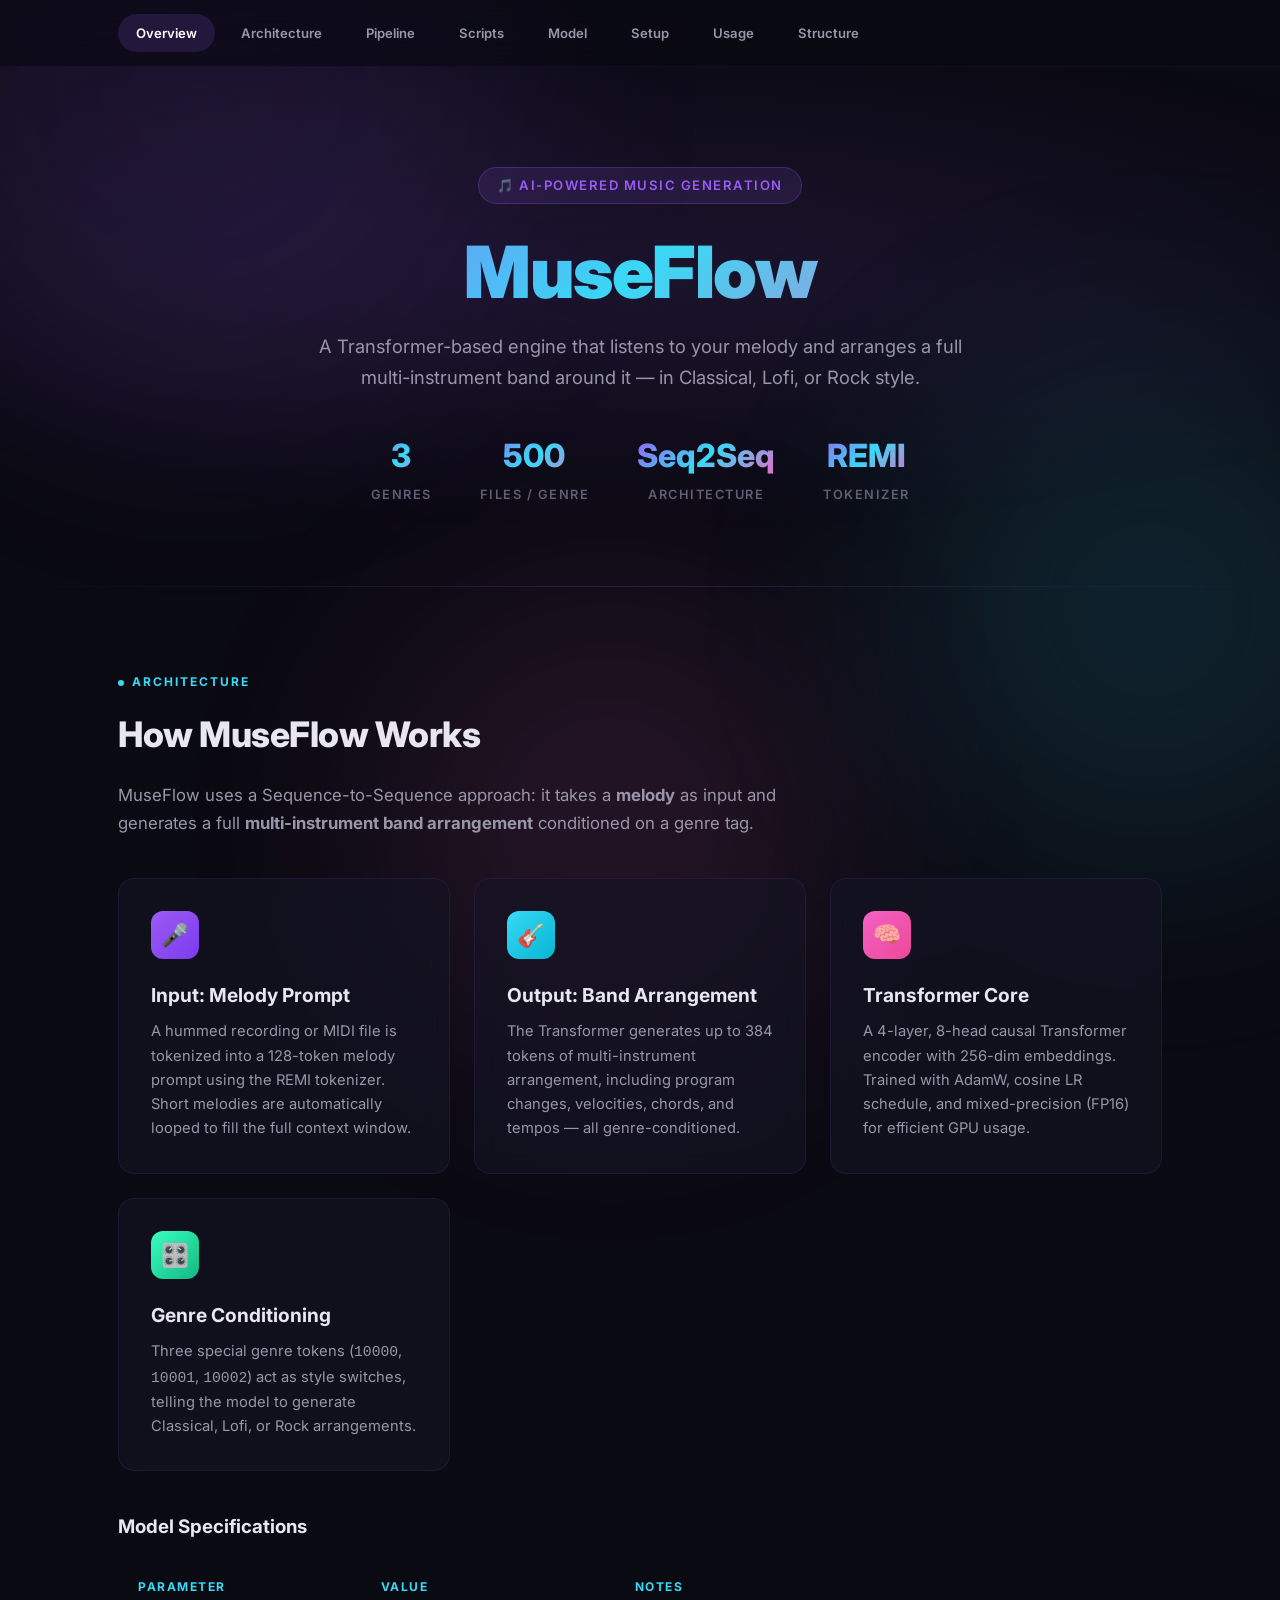
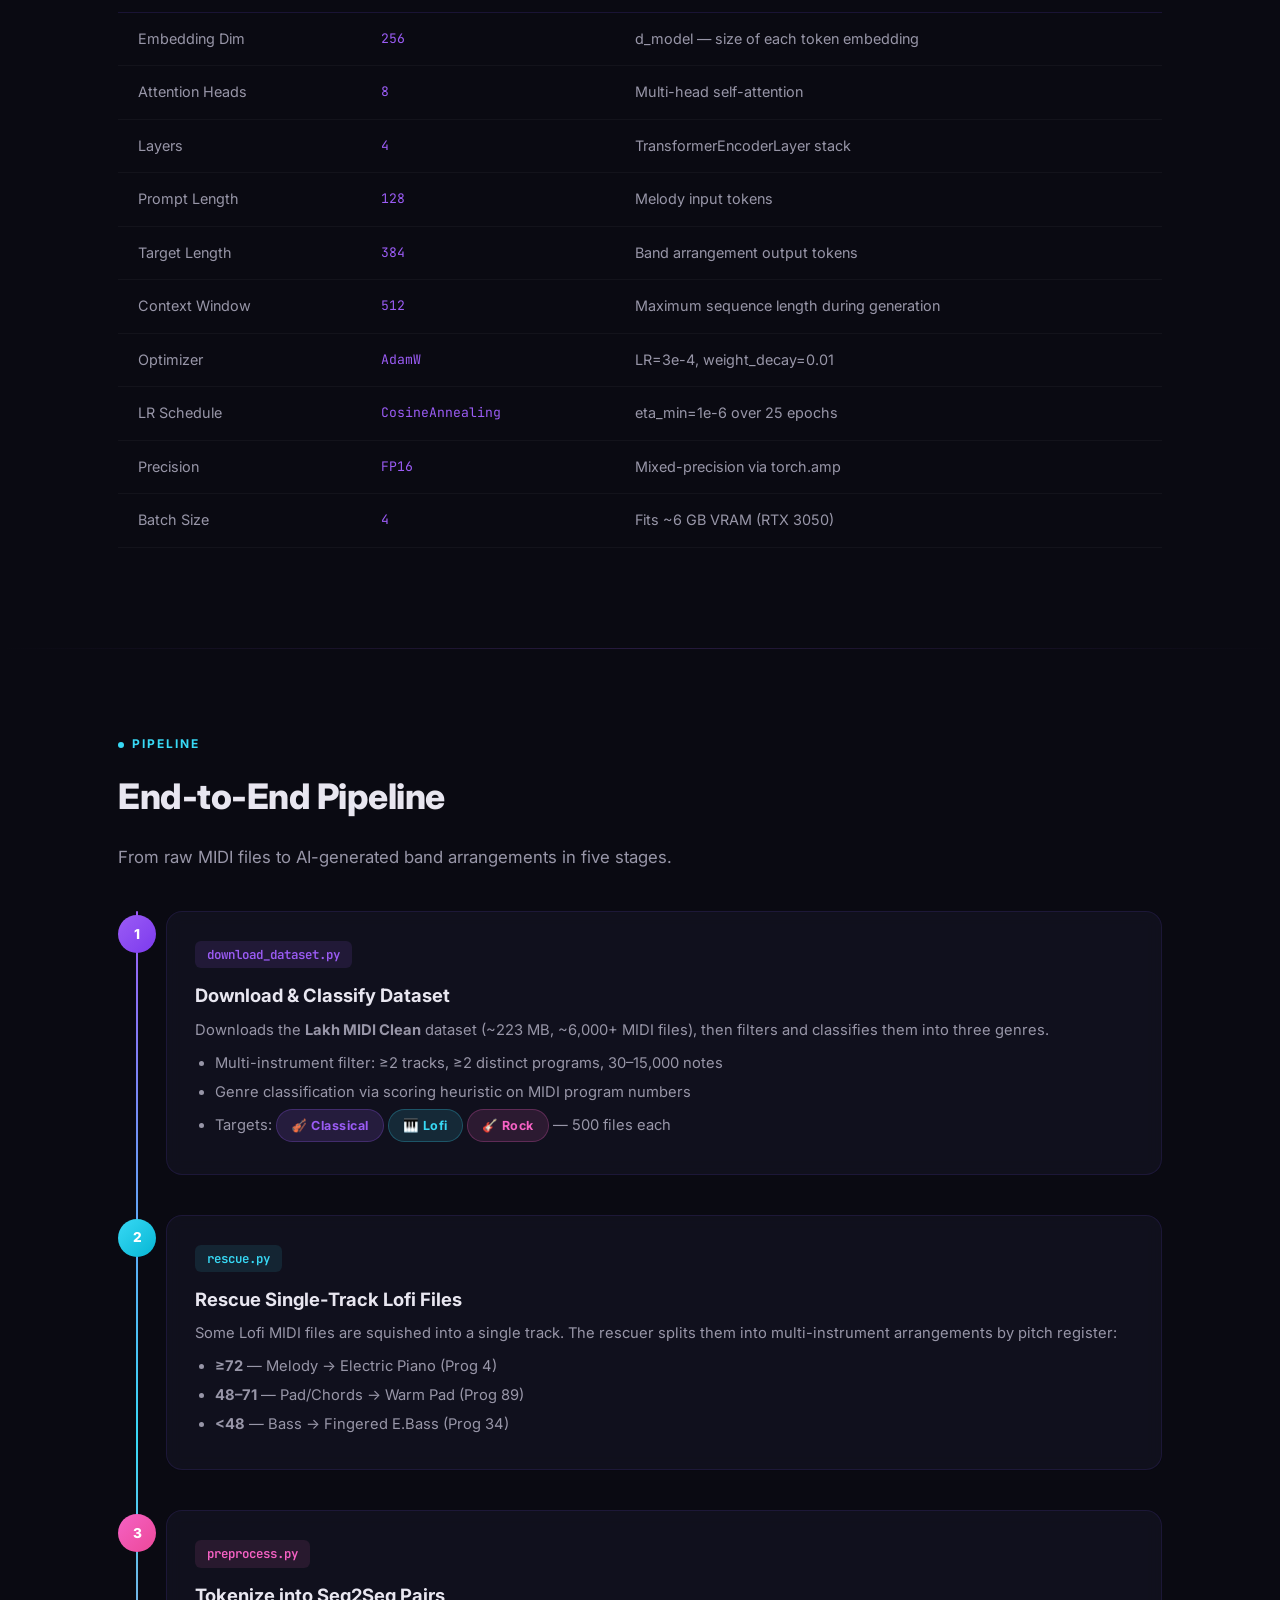
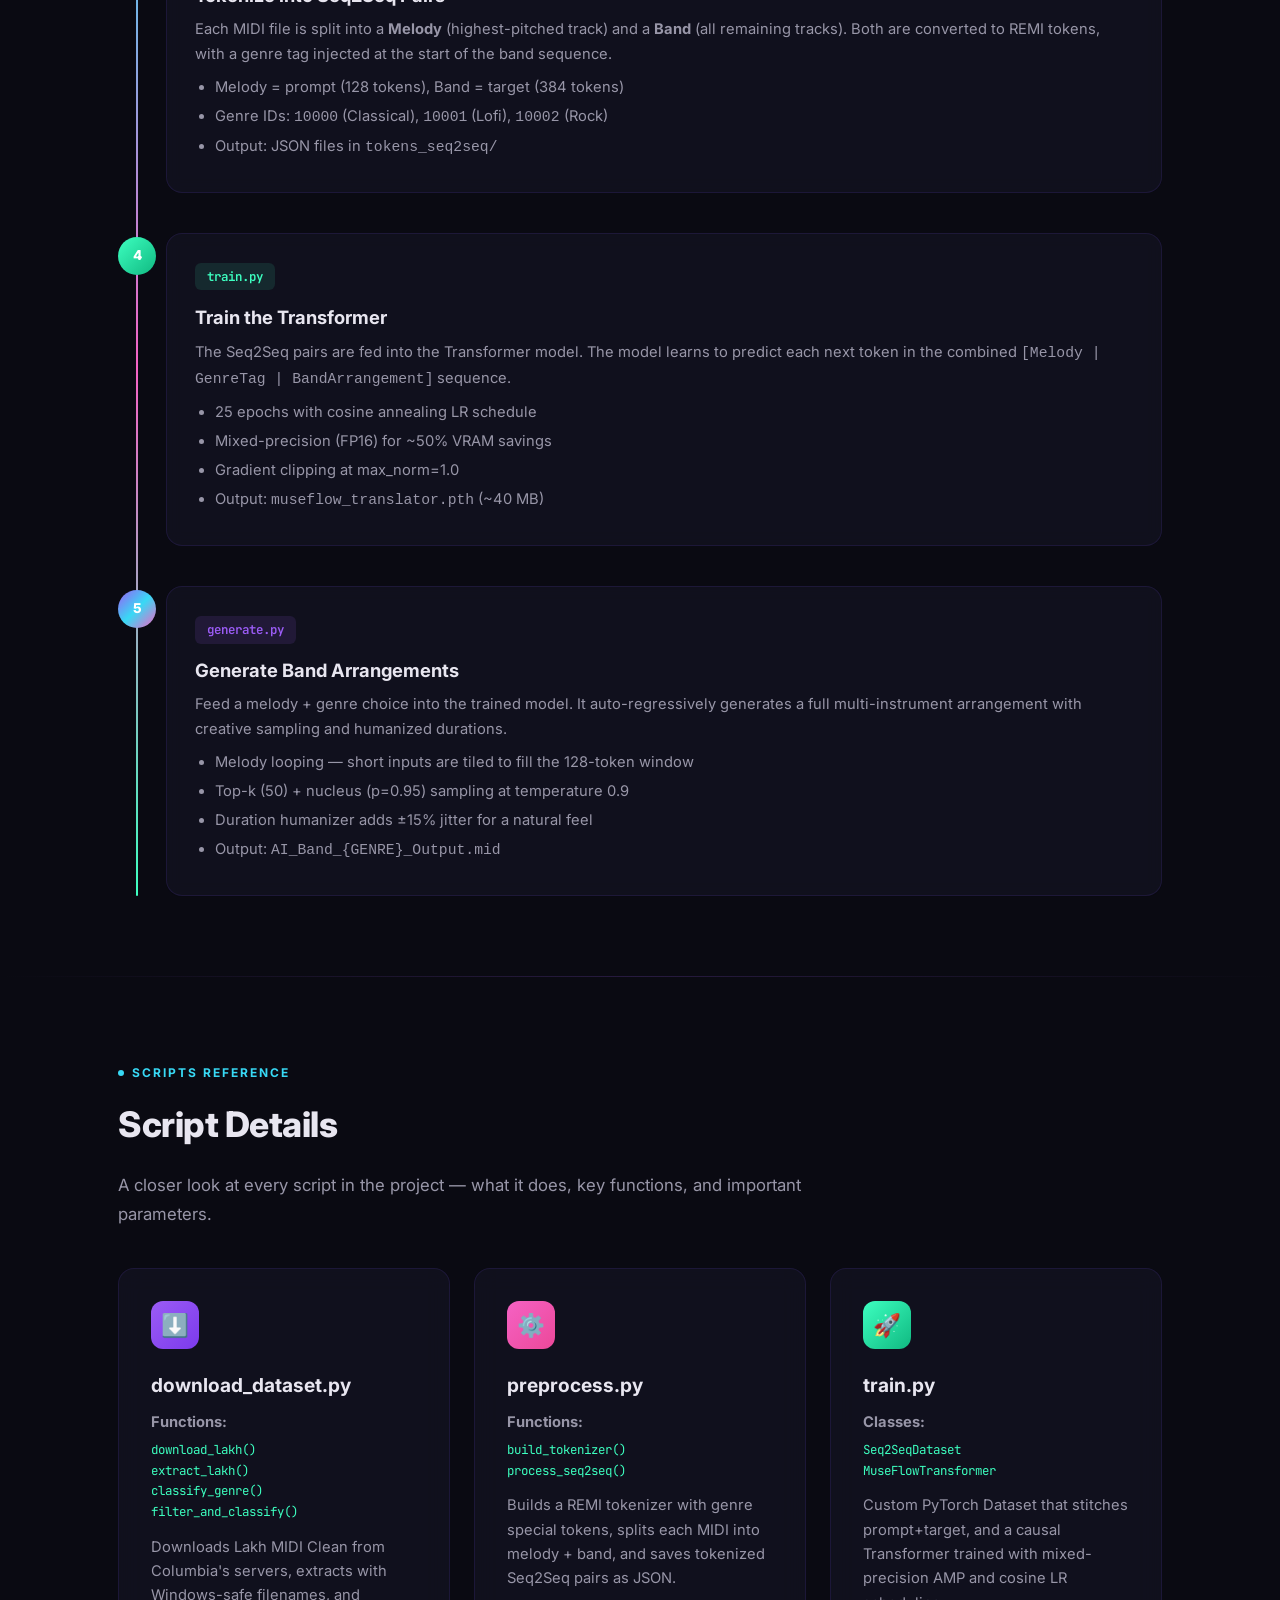
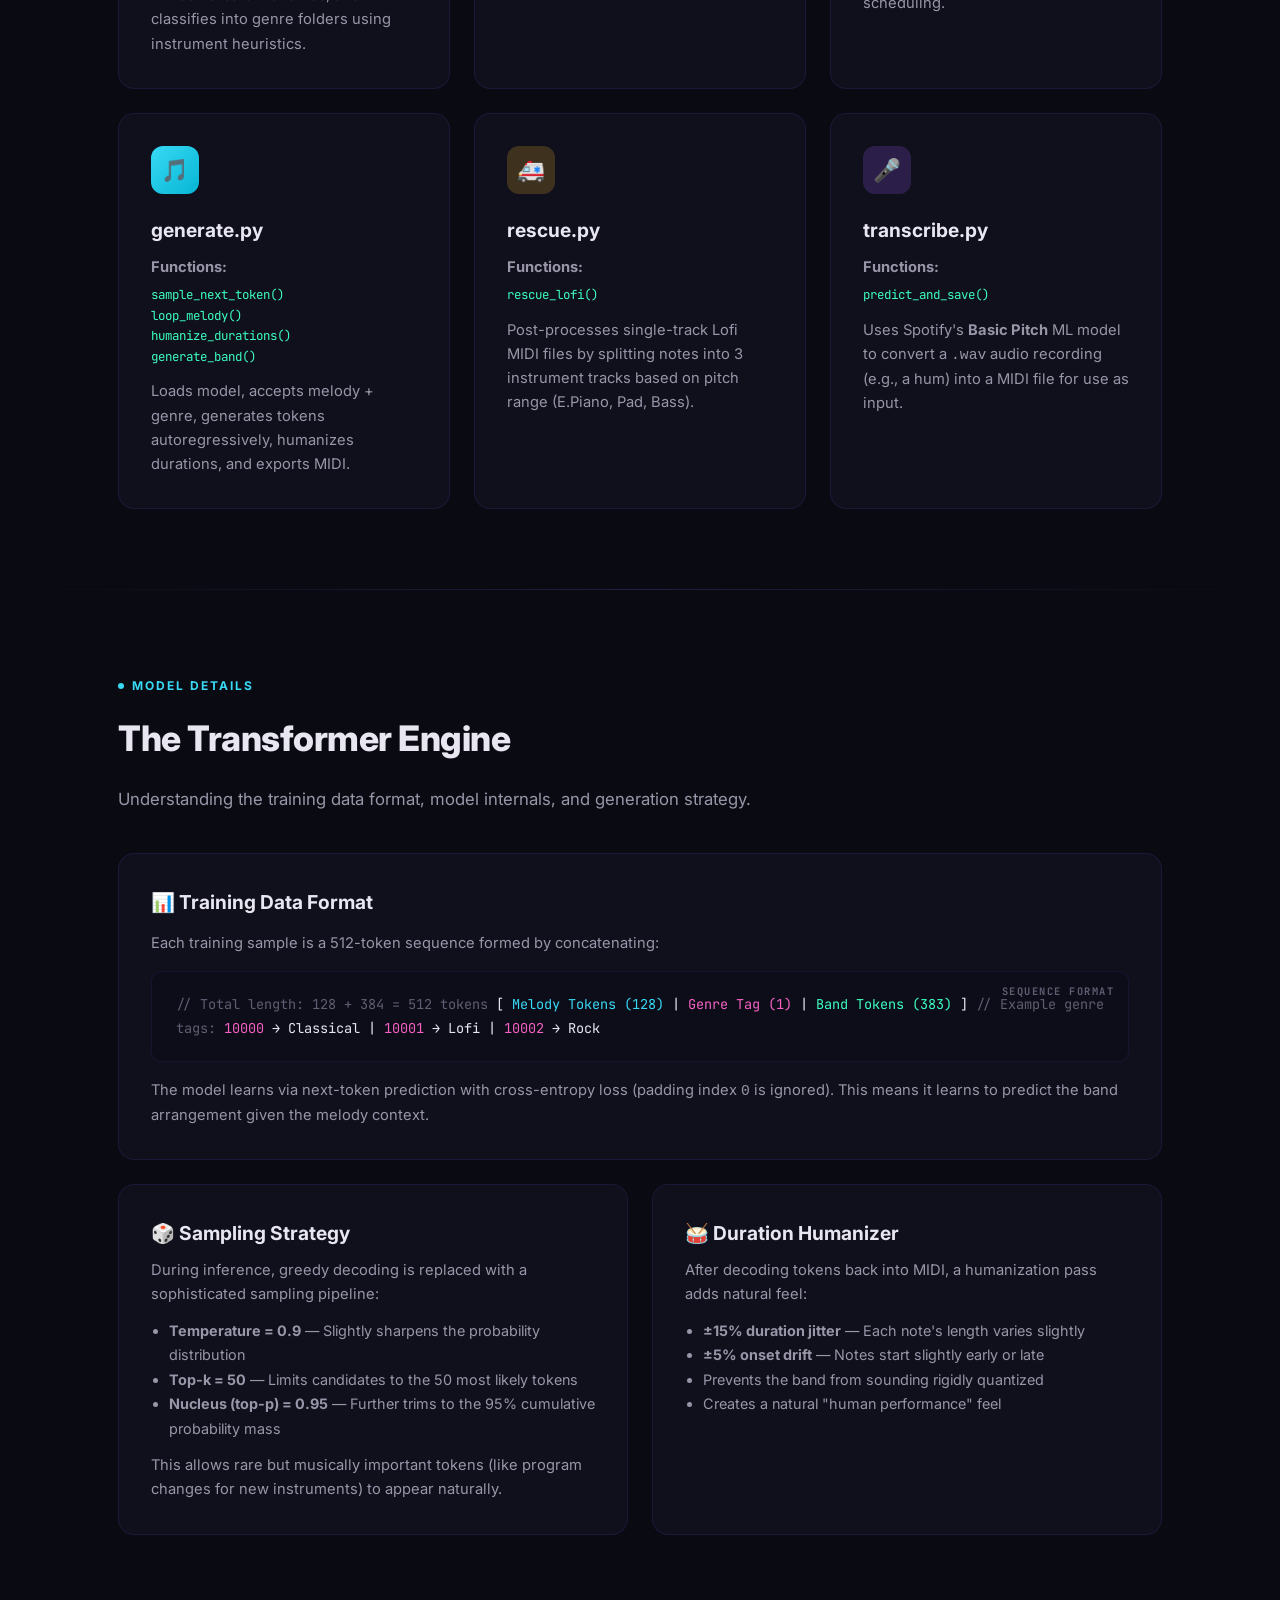
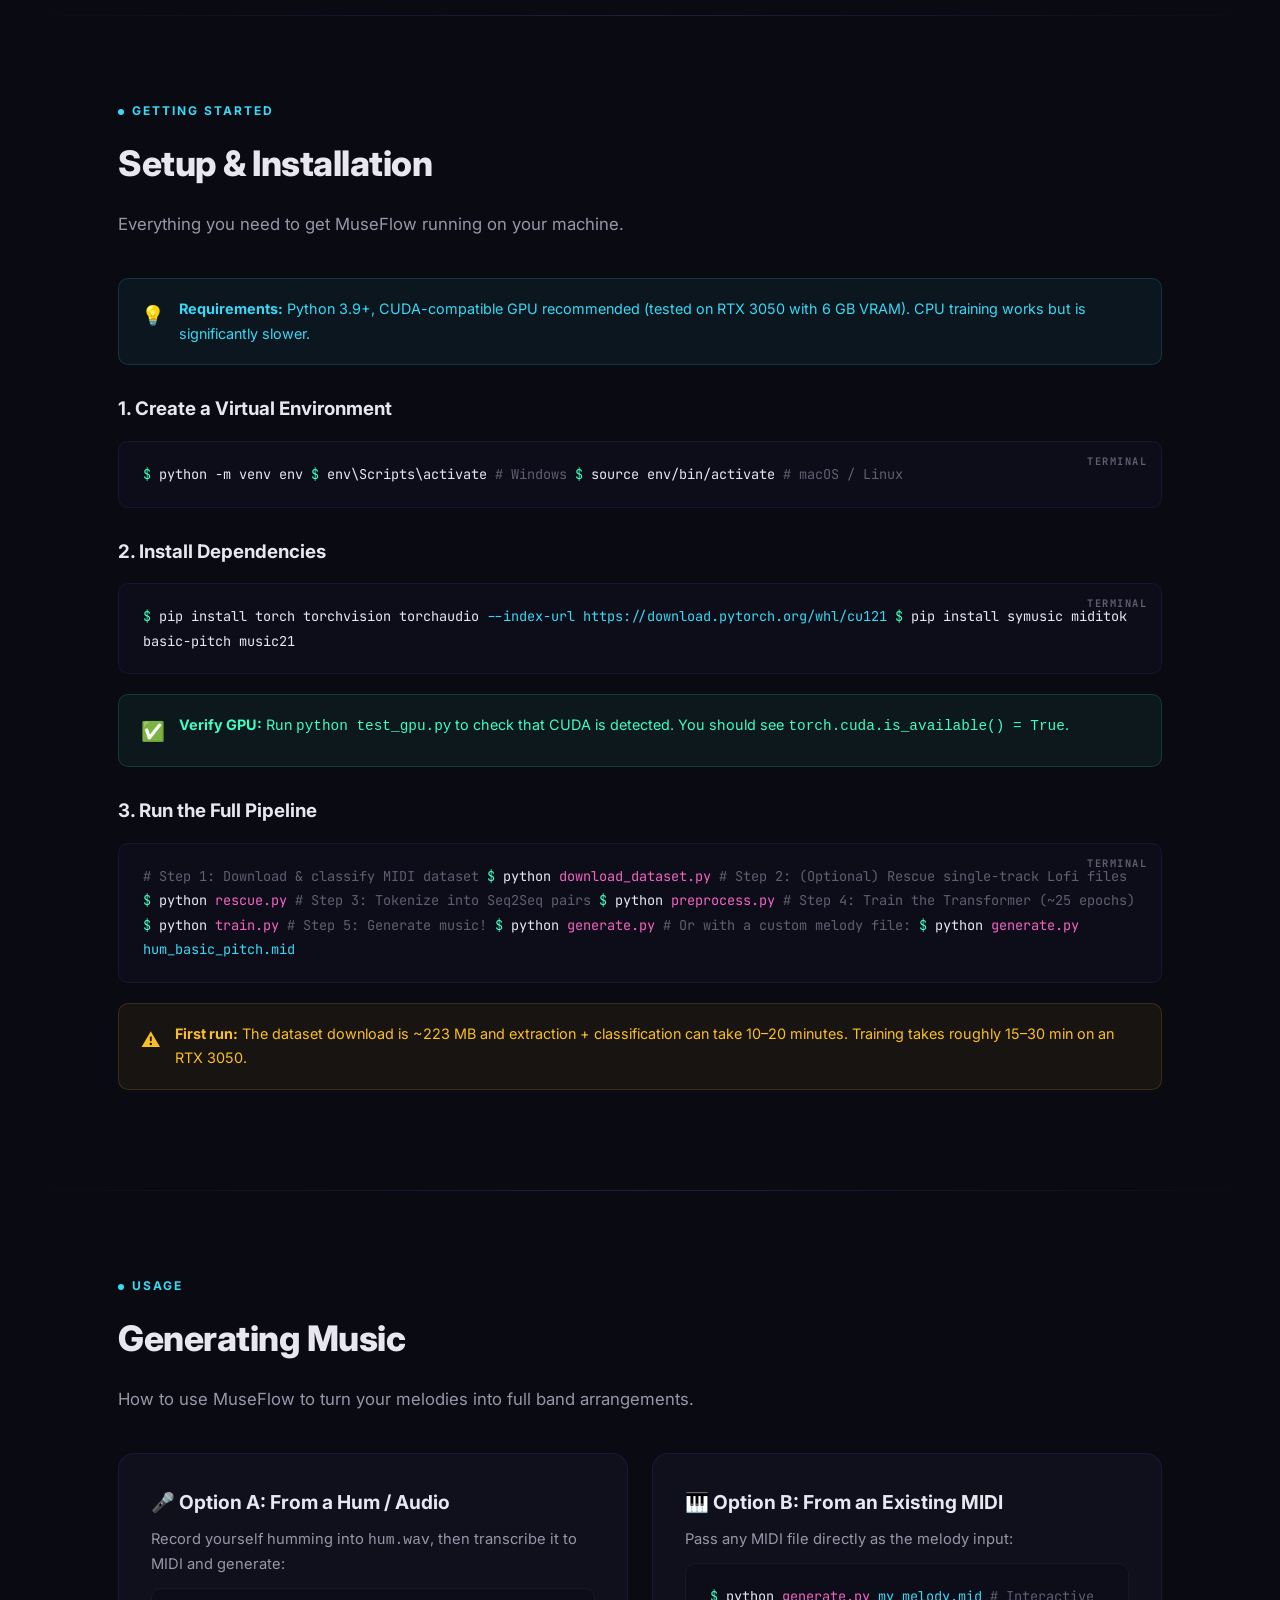
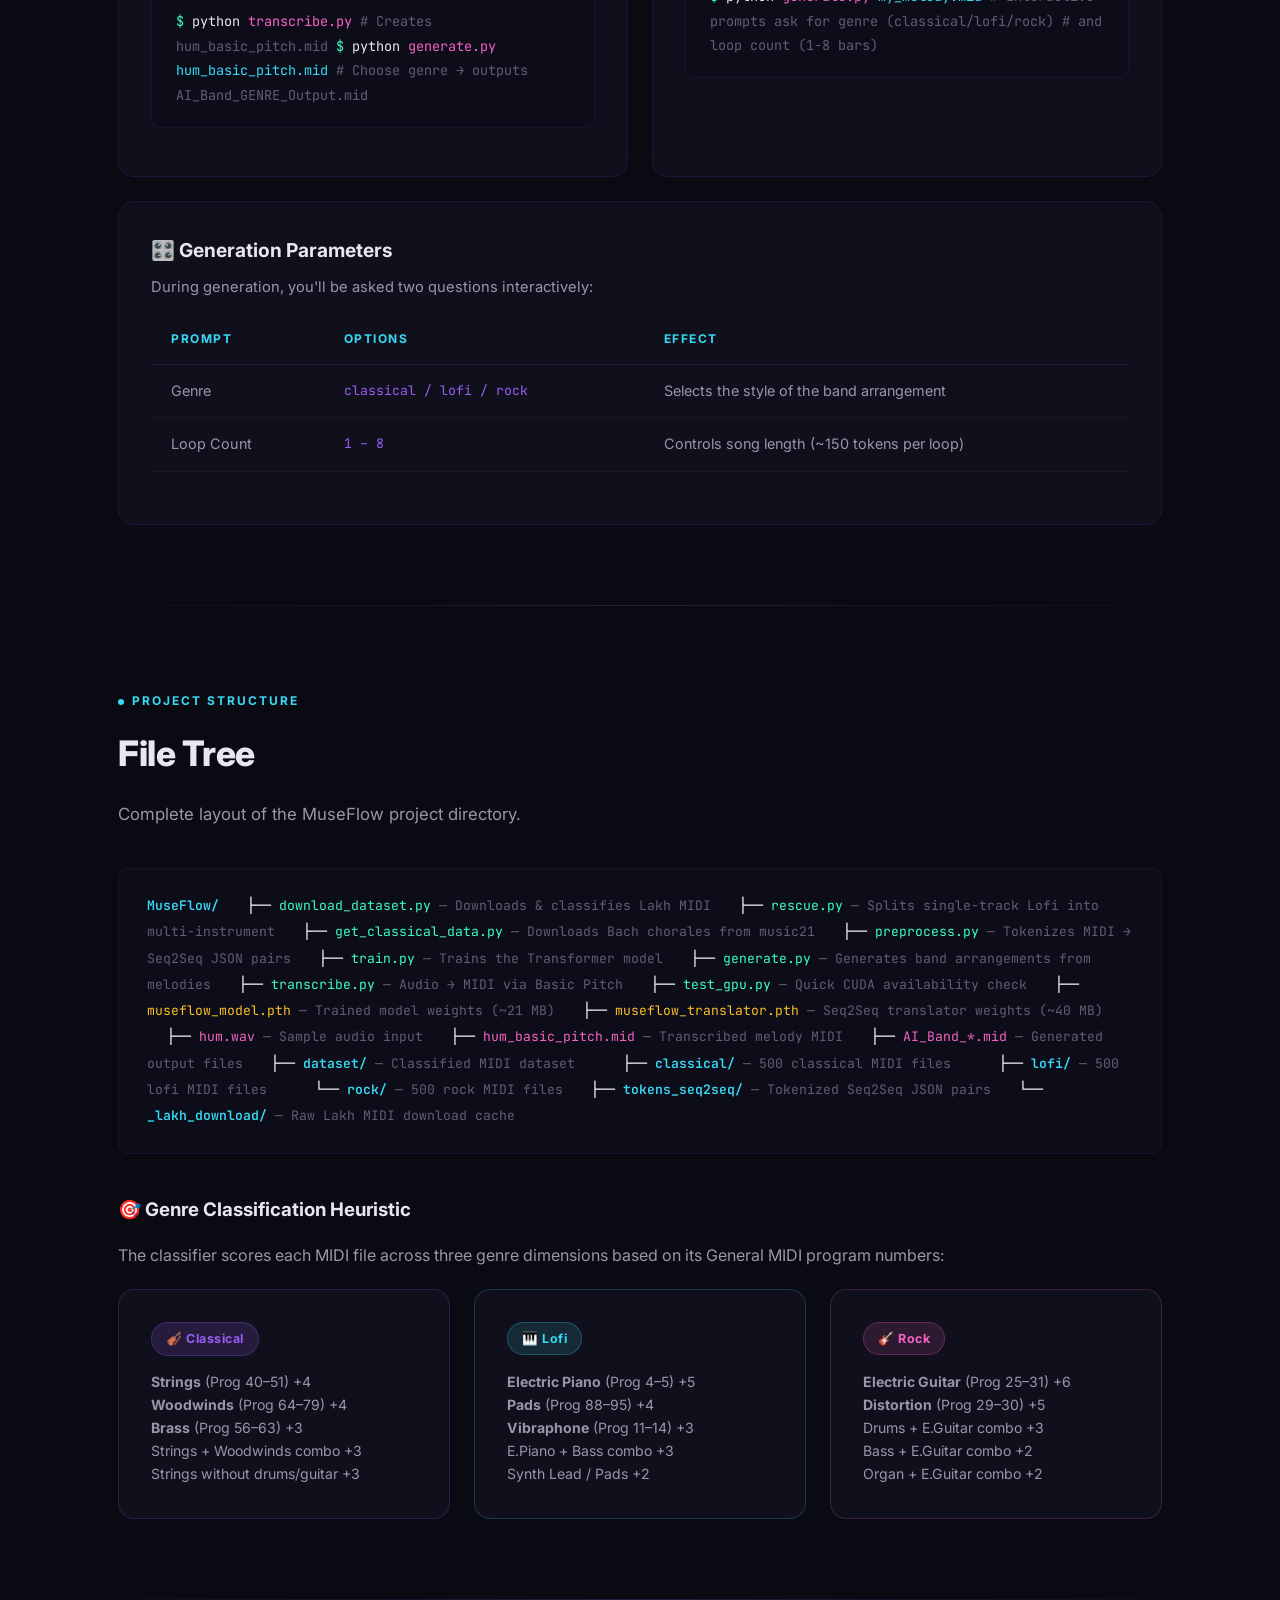
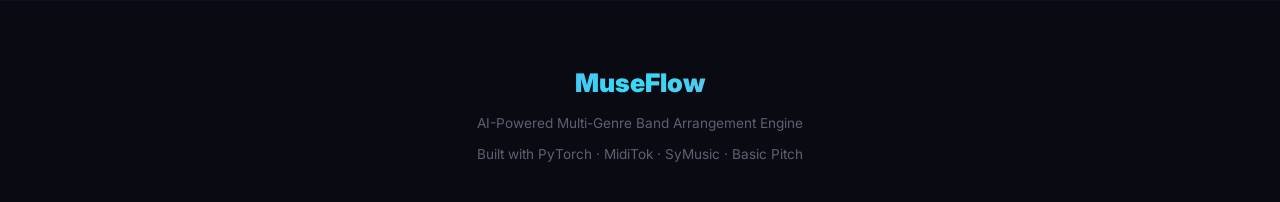
==== Museflow-guide.html @ 812d6802 "Initial commit: MuseFlow AI backend + project structure" ====
<!DOCTYPE html>
<html lang="en">

<head>
  <meta charset="UTF-8" />
  <meta name="viewport" content="width=device-width, initial-scale=1.0" />
  <title>MuseFlow — AI Band Arrangement Guide</title>
  <meta name="description"
    content="Complete guide to MuseFlow: an AI-powered multi-genre, multi-instrument MIDI generation engine that turns melodies into full band arrangements." />
  <link
    href="https://fonts.googleapis.com/css2?family=Inter:wght@300;400;500;600;700;800;900&family=JetBrains+Mono:wght@400;500;600&display=swap"
    rel="stylesheet" />
  <style>
    /* ===== RESET & BASE ===== */
    *,
    *::before,
    *::after {
      box-sizing: border-box;
      margin: 0;
      padding: 0;
    }

    :root {
      --bg-primary: #0a0a12;
      --bg-secondary: #12121e;
      --bg-card: rgba(20, 20, 36, 0.65);
      --bg-card-hover: rgba(28, 28, 52, 0.8);
      --border-card: rgba(120, 80, 255, 0.12);
      --border-card-hover: rgba(120, 80, 255, 0.3);
      --accent-purple: #9b5cf5;
      --accent-cyan: #38d9f5;
      --accent-pink: #f562c4;
      --accent-green: #3dffc0;
      --text-primary: #e8e6f0;
      --text-secondary: #9896a8;
      --text-muted: #605e72;
      --gradient-hero: linear-gradient(135deg, #9b5cf5 0%, #38d9f5 50%, #f562c4 100%);
      --gradient-purple: linear-gradient(135deg, #9b5cf5, #7c3aed);
      --gradient-cyan: linear-gradient(135deg, #38d9f5, #06b6d4);
      --gradient-pink: linear-gradient(135deg, #f562c4, #ec4899);
      --gradient-green: linear-gradient(135deg, #3dffc0, #10b981);
      --shadow-glow: 0 0 60px rgba(155, 92, 245, 0.15);
      --radius: 16px;
      --radius-sm: 10px;
      --font-body: 'Inter', -apple-system, sans-serif;
      --font-mono: 'JetBrains Mono', 'Fira Code', monospace;
    }

    html {
      scroll-behavior: smooth;
    }

    body {
      font-family: var(--font-body);
      background: var(--bg-primary);
      color: var(--text-primary);
      line-height: 1.7;
      overflow-x: hidden;
    }

    /* ===== SCROLLBAR ===== */
    ::-webkit-scrollbar {
      width: 8px;
    }

    ::-webkit-scrollbar-track {
      background: var(--bg-primary);
    }

    ::-webkit-scrollbar-thumb {
      background: var(--accent-purple);
      border-radius: 999px;
    }

    /* ===== SELECTION ===== */
    ::selection {
      background: rgba(155, 92, 245, 0.35);
      color: #fff;
    }

    /* ===== AMBIENT GLOW BACKGROUNDS ===== */
    .ambient-orb {
      position: fixed;
      border-radius: 50%;
      filter: blur(120px);
      opacity: 0.12;
      pointer-events: none;
      z-index: 0;
      animation: drift 18s ease-in-out infinite alternate;
    }

    .orb-1 {
      width: 600px;
      height: 600px;
      background: var(--accent-purple);
      top: -200px;
      left: -100px;
    }

    .orb-2 {
      width: 500px;
      height: 500px;
      background: var(--accent-cyan);
      top: 40%;
      right: -120px;
      animation-delay: -6s;
    }

    .orb-3 {
      width: 450px;
      height: 450px;
      background: var(--accent-pink);
      bottom: -150px;
      left: 30%;
      animation-delay: -12s;
    }

    @keyframes drift {
      0% {
        transform: translate(0, 0) scale(1);
      }

      100% {
        transform: translate(40px, 30px) scale(1.08);
      }
    }

    /* ===== LAYOUT ===== */
    .container {
      max-width: 1100px;
      margin: 0 auto;
      padding: 0 28px;
      position: relative;
      z-index: 1;
    }

    /* ===== HERO ===== */
    .hero {
      position: relative;
      padding: 100px 0 80px;
      text-align: center;
      overflow: hidden;
    }

    .hero::before {
      content: '';
      position: absolute;
      inset: 0;
      background: radial-gradient(ellipse 70% 50% at 50% 40%, rgba(155, 92, 245, 0.12), transparent);
      pointer-events: none;
    }

    .hero-badge {
      display: inline-flex;
      align-items: center;
      gap: 8px;
      padding: 6px 18px;
      border-radius: 999px;
      background: rgba(155, 92, 245, 0.12);
      border: 1px solid rgba(155, 92, 245, 0.25);
      font-size: 0.82rem;
      font-weight: 600;
      color: var(--accent-purple);
      text-transform: uppercase;
      letter-spacing: 1.5px;
      margin-bottom: 28px;
      animation: fadeInDown 0.8s ease;
    }

    .hero h1 {
      font-size: clamp(2.8rem, 6vw, 4.5rem);
      font-weight: 900;
      letter-spacing: -1.5px;
      line-height: 1.1;
      background: var(--gradient-hero);
      -webkit-background-clip: text;
      -webkit-text-fill-color: transparent;
      background-clip: text;
      margin-bottom: 20px;
      animation: fadeInUp 0.8s ease;
    }

    .hero p {
      font-size: 1.15rem;
      color: var(--text-secondary);
      max-width: 650px;
      margin: 0 auto 36px;
      animation: fadeInUp 0.8s ease 0.15s both;
    }

    .hero-stats {
      display: flex;
      justify-content: center;
      gap: 48px;
      flex-wrap: wrap;
      animation: fadeInUp 0.8s ease 0.3s both;
    }

    .hero-stat {
      text-align: center;
    }

    .hero-stat .number {
      font-size: 2rem;
      font-weight: 800;
      background: var(--gradient-hero);
      -webkit-background-clip: text;
      -webkit-text-fill-color: transparent;
      background-clip: text;
    }

    .hero-stat .label {
      font-size: 0.8rem;
      color: var(--text-muted);
      text-transform: uppercase;
      letter-spacing: 1.5px;
      font-weight: 600;
    }

    /* ===== NAV ===== */
    .nav {
      position: sticky;
      top: 0;
      z-index: 100;
      backdrop-filter: blur(20px) saturate(1.8);
      -webkit-backdrop-filter: blur(20px) saturate(1.8);
      background: rgba(10, 10, 18, 0.75);
      border-bottom: 1px solid rgba(120, 80, 255, 0.08);
      padding: 14px 0;
    }

    .nav-inner {
      display: flex;
      align-items: center;
      gap: 8px;
      overflow-x: auto;
      scrollbar-width: none;
    }

    .nav-inner::-webkit-scrollbar {
      display: none;
    }

    .nav a {
      flex-shrink: 0;
      padding: 8px 18px;
      border-radius: 999px;
      font-size: 0.82rem;
      font-weight: 600;
      color: var(--text-secondary);
      text-decoration: none;
      transition: all 0.25s ease;
      white-space: nowrap;
    }

    .nav a:hover,
    .nav a.active {
      color: #fff;
      background: rgba(155, 92, 245, 0.15);
    }

    /* ===== SECTIONS ===== */
    section {
      padding: 80px 0;
    }

    .section-label {
      display: inline-flex;
      align-items: center;
      gap: 8px;
      font-size: 0.75rem;
      font-weight: 700;
      letter-spacing: 2px;
      text-transform: uppercase;
      color: var(--accent-cyan);
      margin-bottom: 12px;
    }

    .section-label .dot {
      width: 6px;
      height: 6px;
      border-radius: 50%;
      background: var(--accent-cyan);
    }

    section h2 {
      font-size: 2.2rem;
      font-weight: 800;
      letter-spacing: -0.5px;
      margin-bottom: 16px;
    }

    section>.container>p {
      color: var(--text-secondary);
      font-size: 1.05rem;
      max-width: 700px;
      margin-bottom: 40px;
    }

    /* ===== CARDS ===== */
    .card {
      background: var(--bg-card);
      border: 1px solid var(--border-card);
      border-radius: var(--radius);
      padding: 32px;
      backdrop-filter: blur(12px);
      -webkit-backdrop-filter: blur(12px);
      transition: all 0.35s ease;
    }

    .card:hover {
      background: var(--bg-card-hover);
      border-color: var(--border-card-hover);
      transform: translateY(-4px);
      box-shadow: var(--shadow-glow);
    }

    .card-icon {
      width: 48px;
      height: 48px;
      border-radius: 12px;
      display: flex;
      align-items: center;
      justify-content: center;
      font-size: 1.4rem;
      margin-bottom: 20px;
      flex-shrink: 0;
    }

    .card h3 {
      font-size: 1.2rem;
      font-weight: 700;
      margin-bottom: 8px;
    }

    .card p {
      color: var(--text-secondary);
      font-size: 0.92rem;
      line-height: 1.65;
    }

    /* ===== GRID LAYOUTS ===== */
    .grid-2 {
      display: grid;
      grid-template-columns: repeat(auto-fit, minmax(320px, 1fr));
      gap: 24px;
    }

    .grid-3 {
      display: grid;
      grid-template-columns: repeat(auto-fit, minmax(260px, 1fr));
      gap: 24px;
    }

    /* ===== PIPELINE (vertical timeline) ===== */
    .pipeline {
      position: relative;
      padding-left: 48px;
    }

    .pipeline::before {
      content: '';
      position: absolute;
      left: 18px;
      top: 0;
      bottom: 0;
      width: 2px;
      background: linear-gradient(to bottom, var(--accent-purple), var(--accent-cyan), var(--accent-pink), var(--accent-green));
      border-radius: 2px;
    }

    .pipeline-step {
      position: relative;
      margin-bottom: 40px;
    }

    .pipeline-step:last-child {
      margin-bottom: 0;
    }

    .pipeline-step .step-dot {
      position: absolute;
      left: -48px;
      top: 4px;
      width: 38px;
      height: 38px;
      border-radius: 50%;
      display: flex;
      align-items: center;
      justify-content: center;
      font-weight: 800;
      font-size: 0.85rem;
      color: #fff;
      z-index: 2;
    }

    .pipeline-step .step-content {
      background: var(--bg-card);
      border: 1px solid var(--border-card);
      border-radius: var(--radius);
      padding: 28px;
      backdrop-filter: blur(8px);
      transition: all 0.35s ease;
    }

    .pipeline-step:hover .step-content {
      border-color: var(--border-card-hover);
      box-shadow: var(--shadow-glow);
    }

    .pipeline-step h3 {
      font-size: 1.15rem;
      font-weight: 700;
      margin-bottom: 6px;
    }

    .pipeline-step .file-tag {
      display: inline-block;
      padding: 3px 12px;
      border-radius: 6px;
      font-family: var(--font-mono);
      font-size: 0.78rem;
      font-weight: 600;
      margin-bottom: 12px;
    }

    .pipeline-step p,
    .pipeline-step ul {
      color: var(--text-secondary);
      font-size: 0.92rem;
    }

    .pipeline-step ul {
      padding-left: 20px;
      margin-top: 8px;
    }

    .pipeline-step li {
      margin-bottom: 4px;
    }

    /* ===== CODE BLOCKS ===== */
    .code-block {
      background: #0d0d19;
      border: 1px solid rgba(120, 80, 255, 0.1);
      border-radius: var(--radius-sm);
      padding: 20px 24px;
      font-family: var(--font-mono);
      font-size: 0.85rem;
      line-height: 1.8;
      overflow-x: auto;
      position: relative;
      margin: 16px 0;
    }

    .code-block .prompt {
      color: var(--accent-green);
      user-select: none;
    }

    .code-block .comment {
      color: var(--text-muted);
    }

    .code-block .cmd {
      color: var(--text-primary);
    }

    .code-block .flag {
      color: var(--accent-cyan);
    }

    .code-block .file {
      color: var(--accent-pink);
    }

    .code-block-label {
      position: absolute;
      top: 10px;
      right: 14px;
      font-size: 0.65rem;
      font-weight: 700;
      letter-spacing: 1.5px;
      text-transform: uppercase;
      color: var(--text-muted);
    }

    /* ===== ARCHITECTURE TABLE ===== */
    .arch-table {
      width: 100%;
      border-collapse: separate;
      border-spacing: 0;
      margin: 20px 0;
      font-size: 0.9rem;
    }

    .arch-table thead th {
      padding: 14px 20px;
      text-align: left;
      font-weight: 700;
      font-size: 0.75rem;
      letter-spacing: 1.5px;
      text-transform: uppercase;
      color: var(--accent-cyan);
      border-bottom: 1px solid rgba(120, 80, 255, 0.15);
    }

    .arch-table tbody td {
      padding: 14px 20px;
      border-bottom: 1px solid rgba(255, 255, 255, 0.04);
      color: var(--text-secondary);
    }

    .arch-table tbody tr:hover td {
      background: rgba(155, 92, 245, 0.05);
    }

    .arch-table .mono {
      font-family: var(--font-mono);
      font-size: 0.82rem;
      color: var(--accent-purple);
    }

    /* ===== GENRE BADGES ===== */
    .genre-badge {
      display: inline-flex;
      align-items: center;
      gap: 6px;
      padding: 5px 14px;
      border-radius: 999px;
      font-size: 0.78rem;
      font-weight: 700;
      letter-spacing: 0.5px;
    }

    .genre-badge.classical {
      background: rgba(155, 92, 245, 0.15);
      color: var(--accent-purple);
      border: 1px solid rgba(155, 92, 245, 0.25);
    }

    .genre-badge.lofi {
      background: rgba(56, 217, 245, 0.12);
      color: var(--accent-cyan);
      border: 1px solid rgba(56, 217, 245, 0.25);
    }

    .genre-badge.rock {
      background: rgba(245, 98, 196, 0.12);
      color: var(--accent-pink);
      border: 1px solid rgba(245, 98, 196, 0.25);
    }

    /* ===== ALERT BOXES ===== */
    .alert {
      border-radius: var(--radius-sm);
      padding: 18px 22px;
      font-size: 0.9rem;
      margin: 20px 0;
      display: flex;
      gap: 14px;
      align-items: flex-start;
    }

    .alert-icon {
      font-size: 1.2rem;
      flex-shrink: 0;
      margin-top: 2px;
    }

    .alert.info {
      background: rgba(56, 217, 245, 0.06);
      border: 1px solid rgba(56, 217, 245, 0.15);
      color: var(--accent-cyan);
    }

    .alert.warning {
      background: rgba(251, 191, 36, 0.06);
      border: 1px solid rgba(251, 191, 36, 0.15);
      color: #fbbf24;
    }

    .alert.tip {
      background: rgba(61, 255, 192, 0.06);
      border: 1px solid rgba(61, 255, 192, 0.15);
      color: var(--accent-green);
    }

    /* ===== FILE TREE ===== */
    .file-tree {
      background: #0d0d19;
      border: 1px solid rgba(120, 80, 255, 0.1);
      border-radius: var(--radius-sm);
      padding: 24px 28px;
      font-family: var(--font-mono);
      font-size: 0.82rem;
      line-height: 2;
    }

    .file-tree .dir {
      color: var(--accent-cyan);
      font-weight: 600;
    }

    .file-tree .py {
      color: var(--accent-green);
    }

    .file-tree .data {
      color: var(--accent-pink);
    }

    .file-tree .model {
      color: #fbbf24;
    }

    .file-tree .indent {
      padding-left: 20px;
    }

    .file-tree .indent2 {
      padding-left: 40px;
    }

    /* ===== FOOTER ===== */
    footer {
      padding: 60px 0 40px;
      text-align: center;
      border-top: 1px solid rgba(120, 80, 255, 0.08);
    }

    footer p {
      color: var(--text-muted);
      font-size: 0.85rem;
    }

    footer .footer-brand {
      font-size: 1.6rem;
      font-weight: 900;
      background: var(--gradient-hero);
      -webkit-background-clip: text;
      -webkit-text-fill-color: transparent;
      background-clip: text;
      margin-bottom: 8px;
    }

    /* ===== DIVIDER ===== */
    .divider {
      height: 1px;
      background: linear-gradient(to right, transparent, rgba(155, 92, 245, 0.2), transparent);
      margin: 0;
    }

    /* ===== ANIMATIONS ===== */
    @keyframes fadeInUp {
      from {
        opacity: 0;
        transform: translateY(24px);
      }

      to {
        opacity: 1;
        transform: translateY(0);
      }
    }

    @keyframes fadeInDown {
      from {
        opacity: 0;
        transform: translateY(-16px);
      }

      to {
        opacity: 1;
        transform: translateY(0);
      }
    }

    .fade-in {
      opacity: 0;
      transform: translateY(28px);
      transition: opacity 0.7s ease, transform 0.7s ease;
    }

    .fade-in.visible {
      opacity: 1;
      transform: translateY(0);
    }

    /* ===== RESPONSIVE ===== */
    @media (max-width: 768px) {
      .hero {
        padding: 70px 0 50px;
      }

      .hero-stats {
        gap: 28px;
      }

      section {
        padding: 50px 0;
      }

      .pipeline {
        padding-left: 40px;
      }

      .grid-3 {
        grid-template-columns: 1fr;
      }
    }
  </style>
</head>

<body>

  <!-- Ambient background orbs -->
  <div class="ambient-orb orb-1"></div>
  <div class="ambient-orb orb-2"></div>
  <div class="ambient-orb orb-3"></div>

  <!-- ===== NAVIGATION ===== -->
  <nav class="nav" id="top-nav">
    <div class="container">
      <div class="nav-inner">
        <a href="#overview">Overview</a>
        <a href="#architecture">Architecture</a>
        <a href="#pipeline">Pipeline</a>
        <a href="#scripts">Scripts</a>
        <a href="#model">Model</a>
        <a href="#setup">Setup</a>
        <a href="#usage">Usage</a>
        <a href="#structure">Structure</a>
      </div>
    </div>
  </nav>

  <!-- ===== HERO ===== -->
  <header class="hero" id="overview">
    <div class="container">
      <div class="hero-badge">🎵 AI-Powered Music Generation</div>
      <h1>MuseFlow</h1>
      <p>A Transformer-based engine that listens to your melody and arranges a full multi-instrument band around it — in
        Classical, Lofi, or Rock style.</p>

      <div class="hero-stats">
        <div class="hero-stat">
          <div class="number">3</div>
          <div class="label">Genres</div>
        </div>
        <div class="hero-stat">
          <div class="number">500</div>
          <div class="label">Files / Genre</div>
        </div>
        <div class="hero-stat">
          <div class="number">Seq2Seq</div>
          <div class="label">Architecture</div>
        </div>
        <div class="hero-stat">
          <div class="number">REMI</div>
          <div class="label">Tokenizer</div>
        </div>
      </div>
    </div>
  </header>

  <div class="divider"></div>

  <!-- ===== ARCHITECTURE OVERVIEW ===== -->
  <section id="architecture">
    <div class="container">
      <div class="section-label"><span class="dot"></span> Architecture</div>
      <h2>How MuseFlow Works</h2>
      <p>MuseFlow uses a Sequence-to-Sequence approach: it takes a <strong>melody</strong> as input and generates a full
        <strong>multi-instrument band arrangement</strong> conditioned on a genre tag.
      </p>

      <div class="grid-2 fade-in">
        <div class="card">
          <div class="card-icon" style="background: var(--gradient-purple);">🎤</div>
          <h3>Input: Melody Prompt</h3>
          <p>A hummed recording or MIDI file is tokenized into a 128-token melody prompt using the REMI tokenizer. Short
            melodies are automatically looped to fill the full context window.</p>
        </div>
        <div class="card">
          <div class="card-icon" style="background: var(--gradient-cyan);">🎸</div>
          <h3>Output: Band Arrangement</h3>
          <p>The Transformer generates up to 384 tokens of multi-instrument arrangement, including program changes,
            velocities, chords, and tempos — all genre-conditioned.</p>
        </div>
        <div class="card">
          <div class="card-icon" style="background: var(--gradient-pink);">🧠</div>
          <h3>Transformer Core</h3>
          <p>A 4-layer, 8-head causal Transformer encoder with 256-dim embeddings. Trained with AdamW, cosine LR
            schedule, and mixed-precision (FP16) for efficient GPU usage.</p>
        </div>
        <div class="card">
          <div class="card-icon" style="background: var(--gradient-green);">🎛️</div>
          <h3>Genre Conditioning</h3>
          <p>Three special genre tokens (<code>10000</code>, <code>10001</code>, <code>10002</code>) act as style
            switches, telling the model to generate Classical, Lofi, or Rock arrangements.</p>
        </div>
      </div>

      <div class="fade-in" style="margin-top: 40px;">
        <h3 style="margin-bottom: 16px;">Model Specifications</h3>
        <table class="arch-table">
          <thead>
            <tr>
              <th>Parameter</th>
              <th>Value</th>
              <th>Notes</th>
            </tr>
          </thead>
          <tbody>
            <tr>
              <td>Embedding Dim</td>
              <td class="mono">256</td>
              <td>d_model — size of each token embedding</td>
            </tr>
            <tr>
              <td>Attention Heads</td>
              <td class="mono">8</td>
              <td>Multi-head self-attention</td>
            </tr>
            <tr>
              <td>Layers</td>
              <td class="mono">4</td>
              <td>TransformerEncoderLayer stack</td>
            </tr>
            <tr>
              <td>Prompt Length</td>
              <td class="mono">128</td>
              <td>Melody input tokens</td>
            </tr>
            <tr>
              <td>Target Length</td>
              <td class="mono">384</td>
              <td>Band arrangement output tokens</td>
            </tr>
            <tr>
              <td>Context Window</td>
              <td class="mono">512</td>
              <td>Maximum sequence length during generation</td>
            </tr>
            <tr>
              <td>Optimizer</td>
              <td class="mono">AdamW</td>
              <td>LR=3e-4, weight_decay=0.01</td>
            </tr>
            <tr>
              <td>LR Schedule</td>
              <td class="mono">CosineAnnealing</td>
              <td>eta_min=1e-6 over 25 epochs</td>
            </tr>
            <tr>
              <td>Precision</td>
              <td class="mono">FP16</td>
              <td>Mixed-precision via torch.amp</td>
            </tr>
            <tr>
              <td>Batch Size</td>
              <td class="mono">4</td>
              <td>Fits ~6 GB VRAM (RTX 3050)</td>
            </tr>
          </tbody>
        </table>
      </div>
    </div>
  </section>

  <div class="divider"></div>

  <!-- ===== PIPELINE ===== -->
  <section id="pipeline">
    <div class="container">
      <div class="section-label"><span class="dot"></span> Pipeline</div>
      <h2>End-to-End Pipeline</h2>
      <p>From raw MIDI files to AI-generated band arrangements in five stages.</p>

      <div class="pipeline fade-in">
        <!-- Step 1 -->
        <div class="pipeline-step">
          <div class="step-dot" style="background: var(--gradient-purple);">1</div>
          <div class="step-content">
            <div class="file-tag" style="background: rgba(155,92,245,0.12); color: var(--accent-purple);">
              download_dataset.py</div>
            <h3>Download &amp; Classify Dataset</h3>
            <p>Downloads the <strong>Lakh MIDI Clean</strong> dataset (~223 MB, ~6,000+ MIDI files), then filters and
              classifies them into three genres.</p>
            <ul>
              <li>Multi-instrument filter: ≥2 tracks, ≥2 distinct programs, 30–15,000 notes</li>
              <li>Genre classification via scoring heuristic on MIDI program numbers</li>
              <li>Targets: <span class="genre-badge classical">🎻 Classical</span> <span class="genre-badge lofi">🎹
                  Lofi</span> <span class="genre-badge rock">🎸 Rock</span> — 500 files each</li>
            </ul>
          </div>
        </div>

        <!-- Step 2 -->
        <div class="pipeline-step">
          <div class="step-dot" style="background: var(--gradient-cyan);">2</div>
          <div class="step-content">
            <div class="file-tag" style="background: rgba(56,217,245,0.1); color: var(--accent-cyan);">rescue.py</div>
            <h3>Rescue Single-Track Lofi Files</h3>
            <p>Some Lofi MIDI files are squished into a single track. The rescuer splits them into multi-instrument
              arrangements by pitch register:</p>
            <ul>
              <li><strong>≥72</strong> — Melody → Electric Piano (Prog 4)</li>
              <li><strong>48–71</strong> — Pad/Chords → Warm Pad (Prog 89)</li>
              <li><strong>&lt;48</strong> — Bass → Fingered E.Bass (Prog 34)</li>
            </ul>
          </div>
        </div>

        <!-- Step 3 -->
        <div class="pipeline-step">
          <div class="step-dot" style="background: var(--gradient-pink);">3</div>
          <div class="step-content">
            <div class="file-tag" style="background: rgba(245,98,196,0.1); color: var(--accent-pink);">preprocess.py
            </div>
            <h3>Tokenize into Seq2Seq Pairs</h3>
            <p>Each MIDI file is split into a <strong>Melody</strong> (highest-pitched track) and a
              <strong>Band</strong> (all remaining tracks). Both are converted to REMI tokens, with a genre tag injected
              at the start of the band sequence.
            </p>
            <ul>
              <li>Melody = prompt (128 tokens), Band = target (384 tokens)</li>
              <li>Genre IDs: <code>10000</code> (Classical), <code>10001</code> (Lofi), <code>10002</code> (Rock)</li>
              <li>Output: JSON files in <code>tokens_seq2seq/</code></li>
            </ul>
          </div>
        </div>

        <!-- Step 4 -->
        <div class="pipeline-step">
          <div class="step-dot" style="background: var(--gradient-green);">4</div>
          <div class="step-content">
            <div class="file-tag" style="background: rgba(61,255,192,0.1); color: var(--accent-green);">train.py</div>
            <h3>Train the Transformer</h3>
            <p>The Seq2Seq pairs are fed into the Transformer model. The model learns to predict each next token in the
              combined <code>[Melody | GenreTag | BandArrangement]</code> sequence.</p>
            <ul>
              <li>25 epochs with cosine annealing LR schedule</li>
              <li>Mixed-precision (FP16) for ~50% VRAM savings</li>
              <li>Gradient clipping at max_norm=1.0</li>
              <li>Output: <code>museflow_translator.pth</code> (~40 MB)</li>
            </ul>
          </div>
        </div>

        <!-- Step 5 -->
        <div class="pipeline-step">
          <div class="step-dot" style="background: var(--gradient-hero);">5</div>
          <div class="step-content">
            <div class="file-tag" style="background: rgba(155,92,245,0.12); color: var(--accent-purple);">generate.py
            </div>
            <h3>Generate Band Arrangements</h3>
            <p>Feed a melody + genre choice into the trained model. It auto-regressively generates a full
              multi-instrument arrangement with creative sampling and humanized durations.</p>
            <ul>
              <li>Melody looping — short inputs are tiled to fill the 128-token window</li>
              <li>Top-k (50) + nucleus (p=0.95) sampling at temperature 0.9</li>
              <li>Duration humanizer adds ±15% jitter for a natural feel</li>
              <li>Output: <code>AI_Band_{GENRE}_Output.mid</code></li>
            </ul>
          </div>
        </div>
      </div>
    </div>
  </section>

  <div class="divider"></div>

  <!-- ===== SCRIPTS DEEP DIVE ===== -->
  <section id="scripts">
    <div class="container">
      <div class="section-label"><span class="dot"></span> Scripts Reference</div>
      <h2>Script Details</h2>
      <p>A closer look at every script in the project — what it does, key functions, and important parameters.</p>

      <div class="grid-3 fade-in">
        <!-- download_dataset -->
        <div class="card">
          <div class="card-icon" style="background: var(--gradient-purple);">⬇️</div>
          <h3>download_dataset.py</h3>
          <p><strong>Functions:</strong></p>
          <p style="margin-top: 6px; font-family: var(--font-mono); font-size: 0.78rem; color: var(--accent-green);">
            download_lakh()<br>
            extract_lakh()<br>
            classify_genre()<br>
            filter_and_classify()
          </p>
          <p style="margin-top: 12px;">Downloads Lakh MIDI Clean from Columbia's servers, extracts with Windows-safe
            filenames, and classifies into genre folders using instrument heuristics.</p>
        </div>

        <!-- preprocess -->
        <div class="card">
          <div class="card-icon" style="background: var(--gradient-pink);">⚙️</div>
          <h3>preprocess.py</h3>
          <p><strong>Functions:</strong></p>
          <p style="margin-top: 6px; font-family: var(--font-mono); font-size: 0.78rem; color: var(--accent-green);">
            build_tokenizer()<br>
            process_seq2seq()
          </p>
          <p style="margin-top: 12px;">Builds a REMI tokenizer with genre special tokens, splits each MIDI into melody +
            band, and saves tokenized Seq2Seq pairs as JSON.</p>
        </div>

        <!-- train -->
        <div class="card">
          <div class="card-icon" style="background: var(--gradient-green);">🚀</div>
          <h3>train.py</h3>
          <p><strong>Classes:</strong></p>
          <p style="margin-top: 6px; font-family: var(--font-mono); font-size: 0.78rem; color: var(--accent-green);">
            Seq2SeqDataset<br>
            MuseFlowTransformer
          </p>
          <p style="margin-top: 12px;">Custom PyTorch Dataset that stitches prompt+target, and a causal Transformer
            trained with mixed-precision AMP and cosine LR scheduling.</p>
        </div>

        <!-- generate -->
        <div class="card">
          <div class="card-icon" style="background: var(--gradient-cyan);">🎵</div>
          <h3>generate.py</h3>
          <p><strong>Functions:</strong></p>
          <p style="margin-top: 6px; font-family: var(--font-mono); font-size: 0.78rem; color: var(--accent-green);">
            sample_next_token()<br>
            loop_melody()<br>
            humanize_durations()<br>
            generate_band()
          </p>
          <p style="margin-top: 12px;">Loads model, accepts melody + genre, generates tokens autoregressively, humanizes
            durations, and exports MIDI.</p>
        </div>

        <!-- rescue -->
        <div class="card">
          <div class="card-icon" style="background: rgba(251,191,36,0.2); color: #fbbf24;">🚑</div>
          <h3>rescue.py</h3>
          <p><strong>Functions:</strong></p>
          <p style="margin-top: 6px; font-family: var(--font-mono); font-size: 0.78rem; color: var(--accent-green);">
            rescue_lofi()
          </p>
          <p style="margin-top: 12px;">Post-processes single-track Lofi MIDI files by splitting notes into 3 instrument
            tracks based on pitch range (E.Piano, Pad, Bass).</p>
        </div>

        <!-- transcribe -->
        <div class="card">
          <div class="card-icon" style="background: rgba(155,92,245,0.2); color: var(--accent-purple);">🎤</div>
          <h3>transcribe.py</h3>
          <p><strong>Functions:</strong></p>
          <p style="margin-top: 6px; font-family: var(--font-mono); font-size: 0.78rem; color: var(--accent-green);">
            predict_and_save()
          </p>
          <p style="margin-top: 12px;">Uses Spotify's <strong>Basic Pitch</strong> ML model to convert a
            <code>.wav</code> audio recording (e.g., a hum) into a MIDI file for use as input.
          </p>
        </div>
      </div>
    </div>
  </section>

  <div class="divider"></div>

  <!-- ===== MODEL DEEP DIVE ===== -->
  <section id="model">
    <div class="container">
      <div class="section-label"><span class="dot"></span> Model Details</div>
      <h2>The Transformer Engine</h2>
      <p>Understanding the training data format, model internals, and generation strategy.</p>

      <div class="fade-in">
        <!-- Training Data Format -->
        <div class="card" style="margin-bottom: 24px;">
          <h3>📊 Training Data Format</h3>
          <p style="margin-top: 12px;">Each training sample is a 512-token sequence formed by concatenating:</p>
          <div class="code-block" style="margin-top: 16px;">
            <span class="code-block-label">SEQUENCE FORMAT</span>
            <span class="comment">// Total length: 128 + 384 = 512 tokens</span>

            <span class="cmd">[</span> <span class="flag">Melody Tokens (128)</span> <span class="cmd">|</span> <span
              class="file">Genre Tag (1)</span> <span class="cmd">|</span> <span class="prompt">Band Tokens (383)</span>
            <span class="cmd">]</span>

            <span class="comment">// Example genre tags:</span>
            <span class="file">10000</span> → Classical | <span class="file">10001</span> → Lofi | <span
              class="file">10002</span> → Rock
          </div>
          <p style="margin-top: 12px;">The model learns via next-token prediction with cross-entropy loss (padding index
            <code>0</code> is ignored). This means it learns to predict the band arrangement given the melody context.
          </p>
        </div>

        <!-- Sampling Strategy -->
        <div class="grid-2">
          <div class="card">
            <h3>🎲 Sampling Strategy</h3>
            <p style="margin-top: 8px;">During inference, greedy decoding is replaced with a sophisticated sampling
              pipeline:</p>
            <ul style="margin-top: 12px; padding-left: 18px; color: var(--text-secondary); font-size: 0.9rem;">
              <li><strong>Temperature = 0.9</strong> — Slightly sharpens the probability distribution</li>
              <li><strong>Top-k = 50</strong> — Limits candidates to the 50 most likely tokens</li>
              <li><strong>Nucleus (top-p) = 0.95</strong> — Further trims to the 95% cumulative probability mass</li>
            </ul>
            <p style="margin-top: 12px;">This allows rare but musically important tokens (like program changes for new
              instruments) to appear naturally.</p>
          </div>

          <div class="card">
            <h3>🥁 Duration Humanizer</h3>
            <p style="margin-top: 8px;">After decoding tokens back into MIDI, a humanization pass adds natural feel:</p>
            <ul style="margin-top: 12px; padding-left: 18px; color: var(--text-secondary); font-size: 0.9rem;">
              <li><strong>±15% duration jitter</strong> — Each note's length varies slightly</li>
              <li><strong>±5% onset drift</strong> — Notes start slightly early or late</li>
              <li>Prevents the band from sounding rigidly quantized</li>
              <li>Creates a natural "human performance" feel</li>
            </ul>
          </div>
        </div>
      </div>
    </div>
  </section>

  <div class="divider"></div>

  <!-- ===== SETUP ===== -->
  <section id="setup">
    <div class="container">
      <div class="section-label"><span class="dot"></span> Getting Started</div>
      <h2>Setup &amp; Installation</h2>
      <p>Everything you need to get MuseFlow running on your machine.</p>

      <div class="fade-in">
        <div class="alert info">
          <span class="alert-icon">💡</span>
          <div><strong>Requirements:</strong> Python 3.9+, CUDA-compatible GPU recommended (tested on RTX 3050 with 6 GB
            VRAM). CPU training works but is significantly slower.</div>
        </div>

        <h3 style="margin: 28px 0 12px;">1. Create a Virtual Environment</h3>
        <div class="code-block">
          <span class="code-block-label">Terminal</span>
          <span class="prompt">$</span> <span class="cmd">python -m venv env</span>
          <span class="prompt">$</span> <span class="cmd">env\Scripts\activate</span> <span class="comment">#
            Windows</span>
          <span class="prompt">$</span> <span class="cmd">source env/bin/activate</span> <span class="comment"># macOS /
            Linux</span>
        </div>

        <h3 style="margin: 28px 0 12px;">2. Install Dependencies</h3>
        <div class="code-block">
          <span class="code-block-label">Terminal</span>
          <span class="prompt">$</span> <span class="cmd">pip install torch torchvision torchaudio</span> <span
            class="flag">--index-url https://download.pytorch.org/whl/cu121</span>
          <span class="prompt">$</span> <span class="cmd">pip install symusic miditok basic-pitch music21</span>
        </div>

        <div class="alert tip">
          <span class="alert-icon">✅</span>
          <div><strong>Verify GPU:</strong> Run <code>python test_gpu.py</code> to check that CUDA is detected. You
            should see <code>torch.cuda.is_available() = True</code>.</div>
        </div>

        <h3 style="margin: 28px 0 12px;">3. Run the Full Pipeline</h3>
        <div class="code-block">
          <span class="code-block-label">Terminal</span>
          <span class="comment"># Step 1: Download &amp; classify MIDI dataset</span>
          <span class="prompt">$</span> <span class="cmd">python</span> <span class="file">download_dataset.py</span>

          <span class="comment"># Step 2: (Optional) Rescue single-track Lofi files</span>
          <span class="prompt">$</span> <span class="cmd">python</span> <span class="file">rescue.py</span>

          <span class="comment"># Step 3: Tokenize into Seq2Seq pairs</span>
          <span class="prompt">$</span> <span class="cmd">python</span> <span class="file">preprocess.py</span>

          <span class="comment"># Step 4: Train the Transformer (~25 epochs)</span>
          <span class="prompt">$</span> <span class="cmd">python</span> <span class="file">train.py</span>

          <span class="comment"># Step 5: Generate music!</span>
          <span class="prompt">$</span> <span class="cmd">python</span> <span class="file">generate.py</span>
          <span class="comment"># Or with a custom melody file:</span>
          <span class="prompt">$</span> <span class="cmd">python</span> <span class="file">generate.py</span> <span
            class="flag">hum_basic_pitch.mid</span>
        </div>

        <div class="alert warning">
          <span class="alert-icon">⚠️</span>
          <div><strong>First run:</strong> The dataset download is ~223 MB and extraction + classification can take
            10–20 minutes. Training takes roughly 15–30 min on an RTX 3050.</div>
        </div>
      </div>
    </div>
  </section>

  <div class="divider"></div>

  <!-- ===== USAGE ===== -->
  <section id="usage">
    <div class="container">
      <div class="section-label"><span class="dot"></span> Usage</div>
      <h2>Generating Music</h2>
      <p>How to use MuseFlow to turn your melodies into full band arrangements.</p>

      <div class="fade-in">
        <div class="grid-2">
          <div class="card">
            <h3>🎤 Option A: From a Hum / Audio</h3>
            <p style="margin-top: 8px;">Record yourself humming into <code>hum.wav</code>, then transcribe it to MIDI
              and generate:</p>
            <div class="code-block" style="margin-top: 12px;">
              <span class="prompt">$</span> <span class="cmd">python</span> <span class="file">transcribe.py</span>
              <span class="comment"># Creates hum_basic_pitch.mid</span>

              <span class="prompt">$</span> <span class="cmd">python</span> <span class="file">generate.py</span> <span
                class="flag">hum_basic_pitch.mid</span>
              <span class="comment"># Choose genre → outputs AI_Band_GENRE_Output.mid</span>
            </div>
          </div>

          <div class="card">
            <h3>🎹 Option B: From an Existing MIDI</h3>
            <p style="margin-top: 8px;">Pass any MIDI file directly as the melody input:</p>
            <div class="code-block" style="margin-top: 12px;">
              <span class="prompt">$</span> <span class="cmd">python</span> <span class="file">generate.py</span> <span
                class="flag">my_melody.mid</span>
              <span class="comment"># Interactive prompts ask for genre (classical/lofi/rock)</span>
              <span class="comment"># and loop count (1-8 bars)</span>
            </div>
          </div>
        </div>

        <div class="card fade-in" style="margin-top: 24px;">
          <h3>🎛️ Generation Parameters</h3>
          <p style="margin-top: 8px;">During generation, you'll be asked two questions interactively:</p>
          <table class="arch-table" style="margin-top: 16px;">
            <thead>
              <tr>
                <th>Prompt</th>
                <th>Options</th>
                <th>Effect</th>
              </tr>
            </thead>
            <tbody>
              <tr>
                <td>Genre</td>
                <td class="mono">classical / lofi / rock</td>
                <td>Selects the style of the band arrangement</td>
              </tr>
              <tr>
                <td>Loop Count</td>
                <td class="mono">1 – 8</td>
                <td>Controls song length (~150 tokens per loop)</td>
              </tr>
            </tbody>
          </table>
        </div>
      </div>
    </div>
  </section>

  <div class="divider"></div>

  <!-- ===== PROJECT STRUCTURE ===== -->
  <section id="structure">
    <div class="container">
      <div class="section-label"><span class="dot"></span> Project Structure</div>
      <h2>File Tree</h2>
      <p>Complete layout of the MuseFlow project directory.</p>

      <div class="fade-in">
        <div class="file-tree">
          <span class="dir">MuseFlow/</span>
          <span class="indent">├── <span class="py">download_dataset.py</span> <span style="color: var(--text-muted);">—
              Downloads &amp; classifies Lakh MIDI</span></span>
          <span class="indent">├── <span class="py">rescue.py</span> <span style="color: var(--text-muted);">— Splits
              single-track Lofi into multi-instrument</span></span>
          <span class="indent">├── <span class="py">get_classical_data.py</span> <span
              style="color: var(--text-muted);">— Downloads Bach chorales from music21</span></span>
          <span class="indent">├── <span class="py">preprocess.py</span> <span style="color: var(--text-muted);">—
              Tokenizes MIDI → Seq2Seq JSON pairs</span></span>
          <span class="indent">├── <span class="py">train.py</span> <span style="color: var(--text-muted);">— Trains the
              Transformer model</span></span>
          <span class="indent">├── <span class="py">generate.py</span> <span style="color: var(--text-muted);">—
              Generates band arrangements from melodies</span></span>
          <span class="indent">├── <span class="py">transcribe.py</span> <span style="color: var(--text-muted);">— Audio
              → MIDI via Basic Pitch</span></span>
          <span class="indent">├── <span class="py">test_gpu.py</span> <span style="color: var(--text-muted);">— Quick
              CUDA availability check</span></span>
          <span class="indent">├── <span class="model">museflow_model.pth</span> <span
              style="color: var(--text-muted);">— Trained model weights (~21 MB)</span></span>
          <span class="indent">├── <span class="model">museflow_translator.pth</span> <span
              style="color: var(--text-muted);">— Seq2Seq translator weights (~40 MB)</span></span>
          <span class="indent">├── <span class="data">hum.wav</span> <span style="color: var(--text-muted);">— Sample
              audio input</span></span>
          <span class="indent">├── <span class="data">hum_basic_pitch.mid</span> <span
              style="color: var(--text-muted);">— Transcribed melody MIDI</span></span>
          <span class="indent">├── <span class="data">AI_Band_*.mid</span> <span style="color: var(--text-muted);">—
              Generated output files</span></span>
          <span class="indent">├── <span class="dir">dataset/</span> <span style="color: var(--text-muted);">—
              Classified MIDI dataset</span></span>
          <span class="indent2">├── <span class="dir">classical/</span> <span style="color: var(--text-muted);">— 500
              classical MIDI files</span></span>
          <span class="indent2">├── <span class="dir">lofi/</span> <span style="color: var(--text-muted);">— 500 lofi
              MIDI files</span></span>
          <span class="indent2">└── <span class="dir">rock/</span> <span style="color: var(--text-muted);">— 500 rock
              MIDI files</span></span>
          <span class="indent">├── <span class="dir">tokens_seq2seq/</span> <span style="color: var(--text-muted);">—
              Tokenized Seq2Seq JSON pairs</span></span>
          <span class="indent">└── <span class="dir">_lakh_download/</span> <span style="color: var(--text-muted);">—
              Raw Lakh MIDI download cache</span></span>
        </div>
      </div>

      <!-- Genre Classification -->
      <div class="fade-in" style="margin-top: 40px;">
        <h3 style="margin-bottom: 16px;">🎯 Genre Classification Heuristic</h3>
        <p style="color: var(--text-secondary); margin-bottom: 20px;">The classifier scores each MIDI file across three
          genre dimensions based on its General MIDI program numbers:</p>

        <div class="grid-3">
          <div class="card" style="border-color: rgba(155, 92, 245, 0.2);">
            <span class="genre-badge classical">🎻 Classical</span>
            <p style="margin-top: 14px; font-size: 0.88rem;">
              <strong>Strings</strong> (Prog 40–51) +4<br>
              <strong>Woodwinds</strong> (Prog 64–79) +4<br>
              <strong>Brass</strong> (Prog 56–63) +3<br>
              Strings + Woodwinds combo +3<br>
              Strings without drums/guitar +3
            </p>
          </div>
          <div class="card" style="border-color: rgba(56, 217, 245, 0.2);">
            <span class="genre-badge lofi">🎹 Lofi</span>
            <p style="margin-top: 14px; font-size: 0.88rem;">
              <strong>Electric Piano</strong> (Prog 4–5) +5<br>
              <strong>Pads</strong> (Prog 88–95) +4<br>
              <strong>Vibraphone</strong> (Prog 11–14) +3<br>
              E.Piano + Bass combo +3<br>
              Synth Lead / Pads +2
            </p>
          </div>
          <div class="card" style="border-color: rgba(245, 98, 196, 0.2);">
            <span class="genre-badge rock">🎸 Rock</span>
            <p style="margin-top: 14px; font-size: 0.88rem;">
              <strong>Electric Guitar</strong> (Prog 25–31) +6<br>
              <strong>Distortion</strong> (Prog 29–30) +5<br>
              Drums + E.Guitar combo +3<br>
              Bass + E.Guitar combo +2<br>
              Organ + E.Guitar combo +2
            </p>
          </div>
        </div>
      </div>
    </div>
  </section>

  <div class="divider"></div>

  <!-- ===== FOOTER ===== -->
  <footer>
    <div class="container">
      <div class="footer-brand">MuseFlow</div>
      <p>AI-Powered Multi-Genre Band Arrangement Engine</p>
      <p style="margin-top: 8px; color: var(--text-muted);">Built with PyTorch · MidiTok · SyMusic · Basic Pitch</p>
    </div>
  </footer>

  <!-- ===== SCROLL REVEAL ===== -->
  <script>
    // Intersection Observer for fade-in animations
    const observer = new IntersectionObserver((entries) => {
      entries.forEach(entry => {
        if (entry.isIntersecting) {
          entry.target.classList.add('visible');
        }
      });
    }, { threshold: 0.1, rootMargin: '0px 0px -40px 0px' });

    document.querySelectorAll('.fade-in').forEach(el => observer.observe(el));

    // Active nav link tracking
    const sections = document.querySelectorAll('section[id], header[id]');
    const navLinks = document.querySelectorAll('.nav a');

    const navObserver = new IntersectionObserver((entries) => {
      entries.forEach(entry => {
        if (entry.isIntersecting) {
          navLinks.forEach(link => {
            link.classList.toggle('active', link.getAttribute('href') === '#' + entry.target.id);
          });
        }
      });
    }, { threshold: 0.3 });

    sections.forEach(sec => navObserver.observe(sec));
  </script>
</body>

</html>
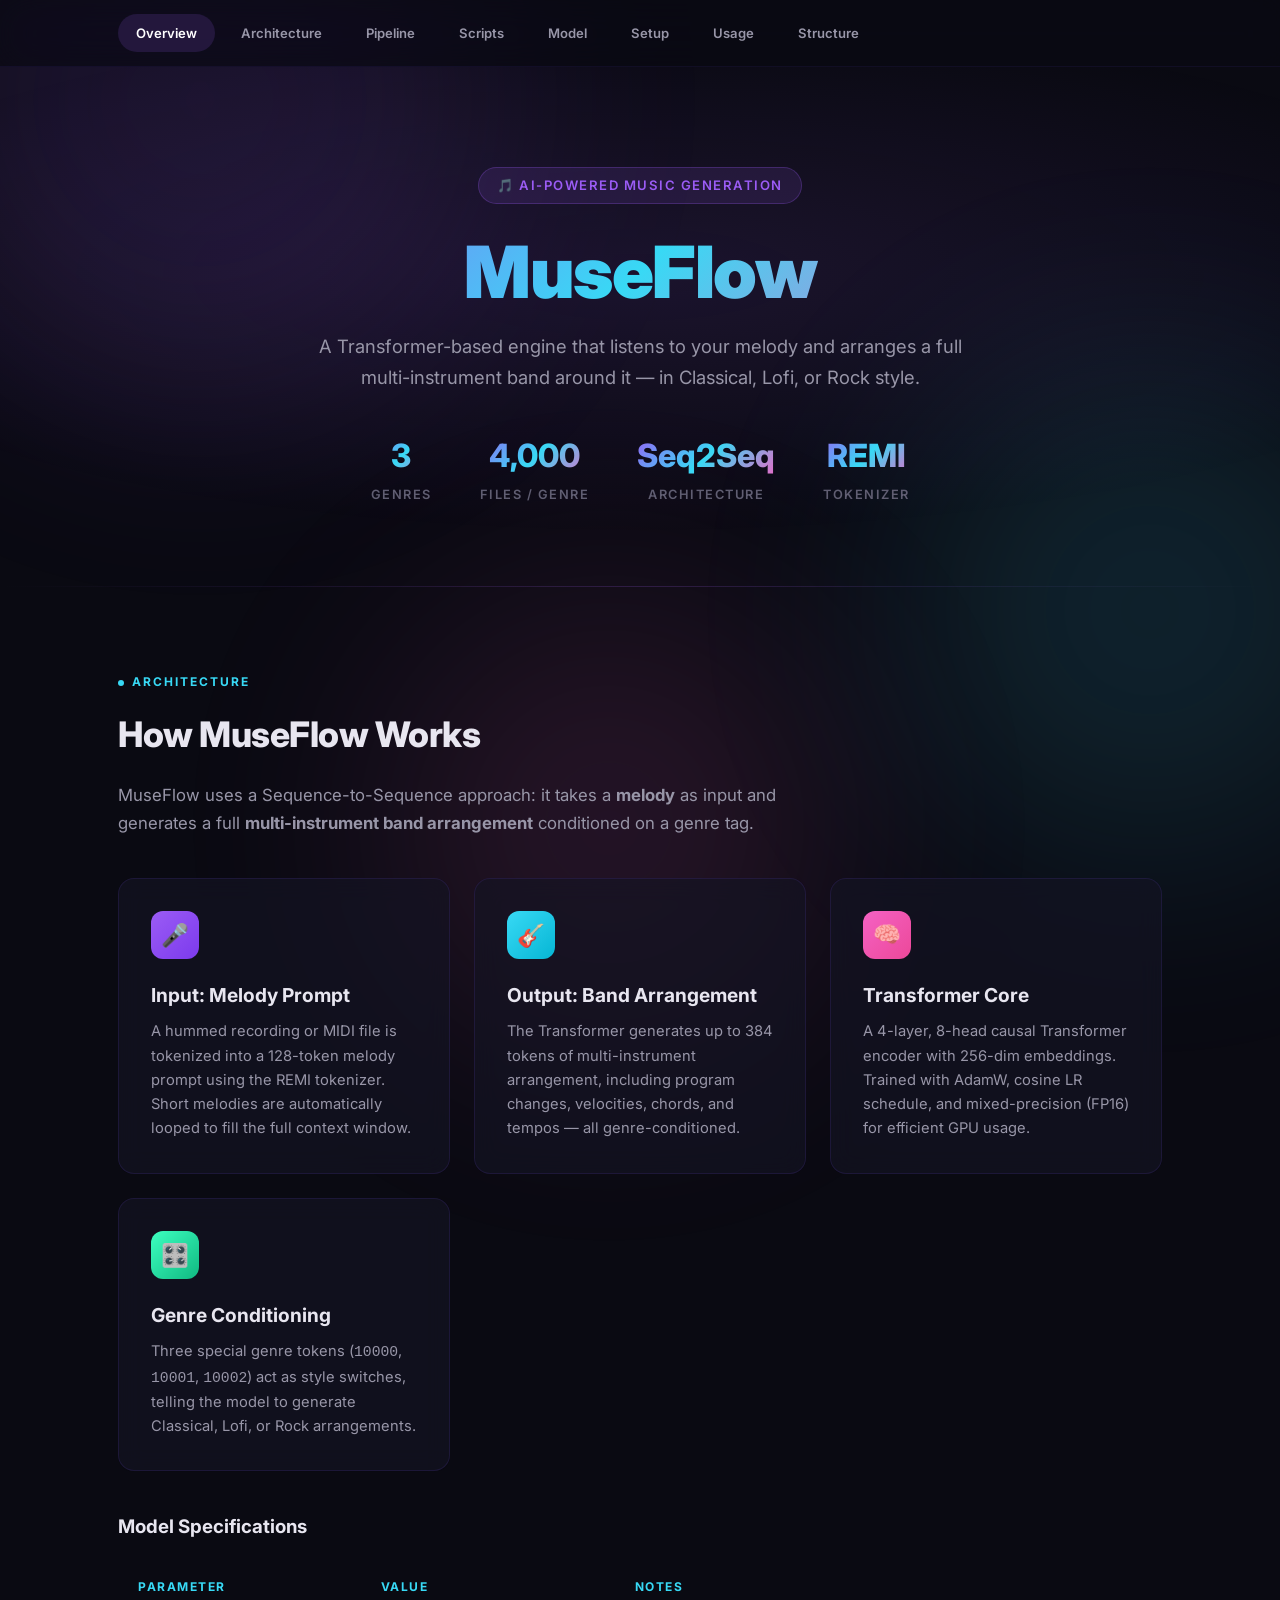
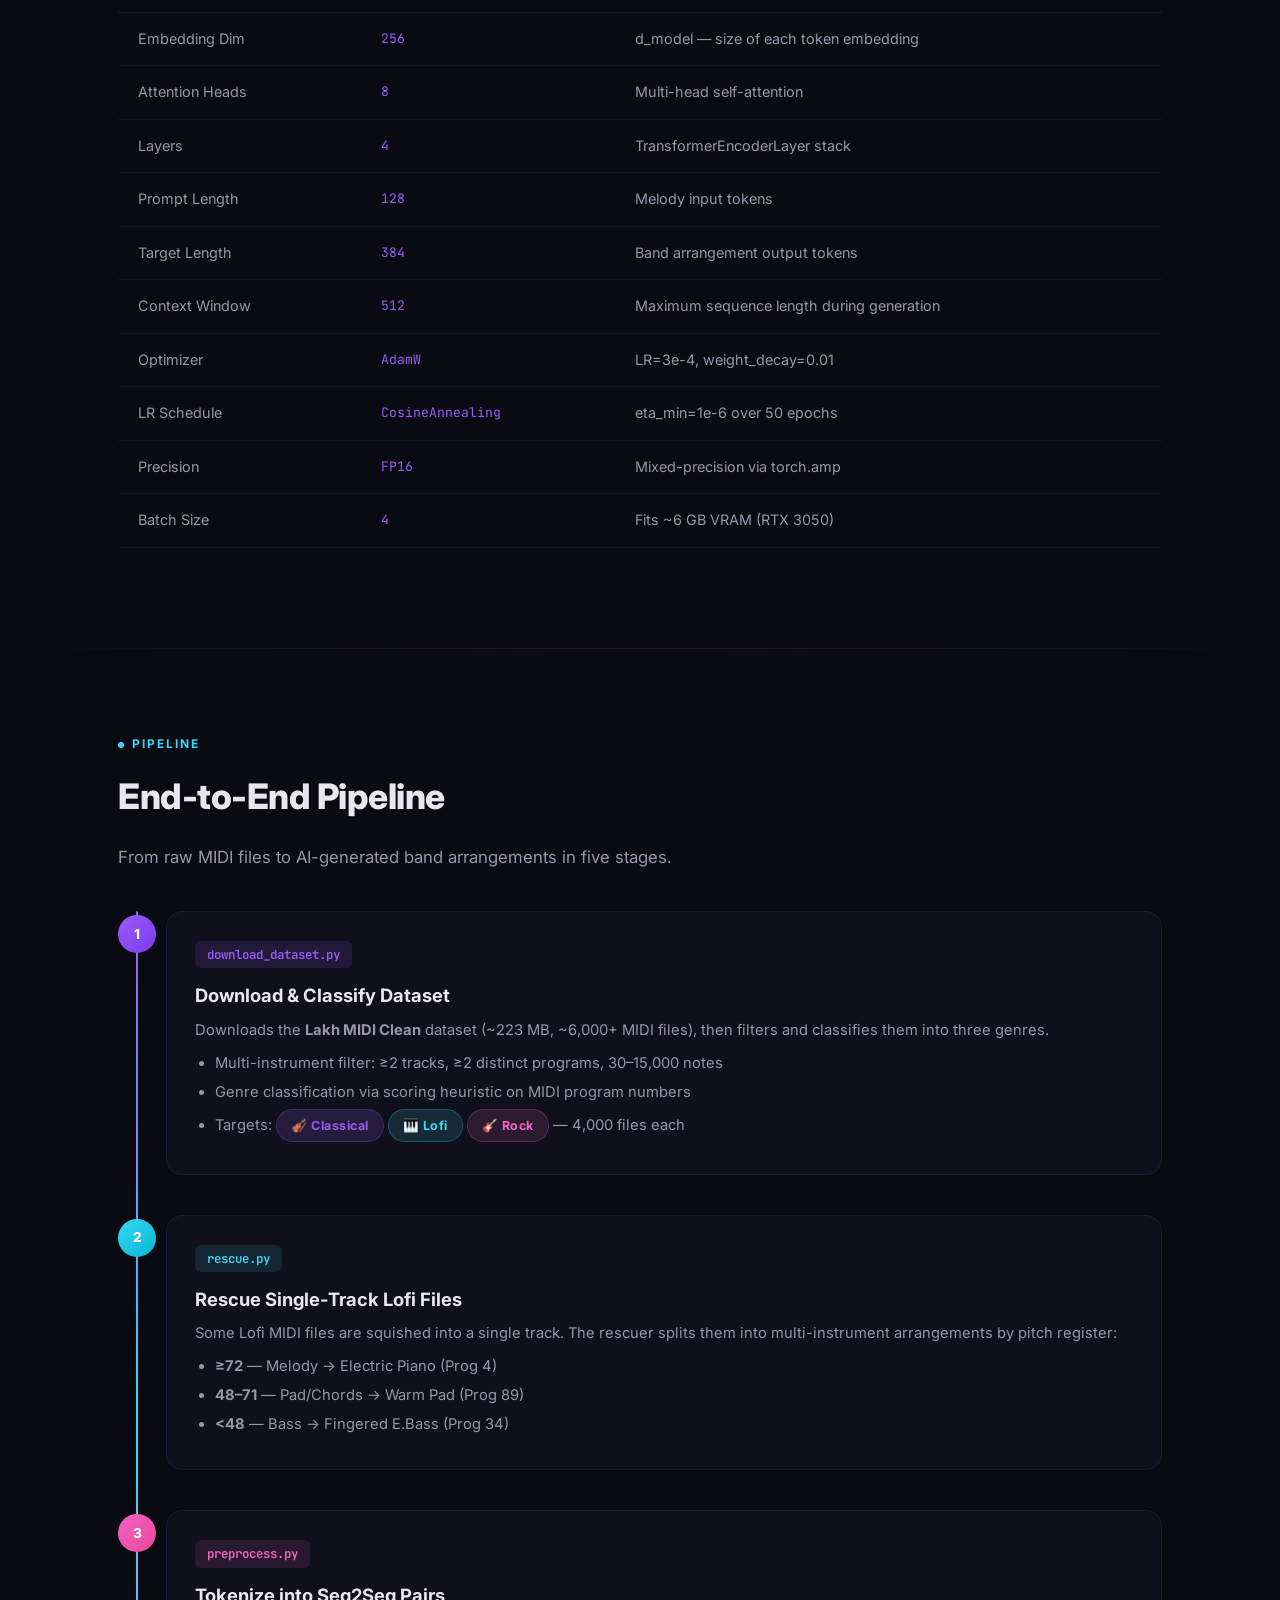
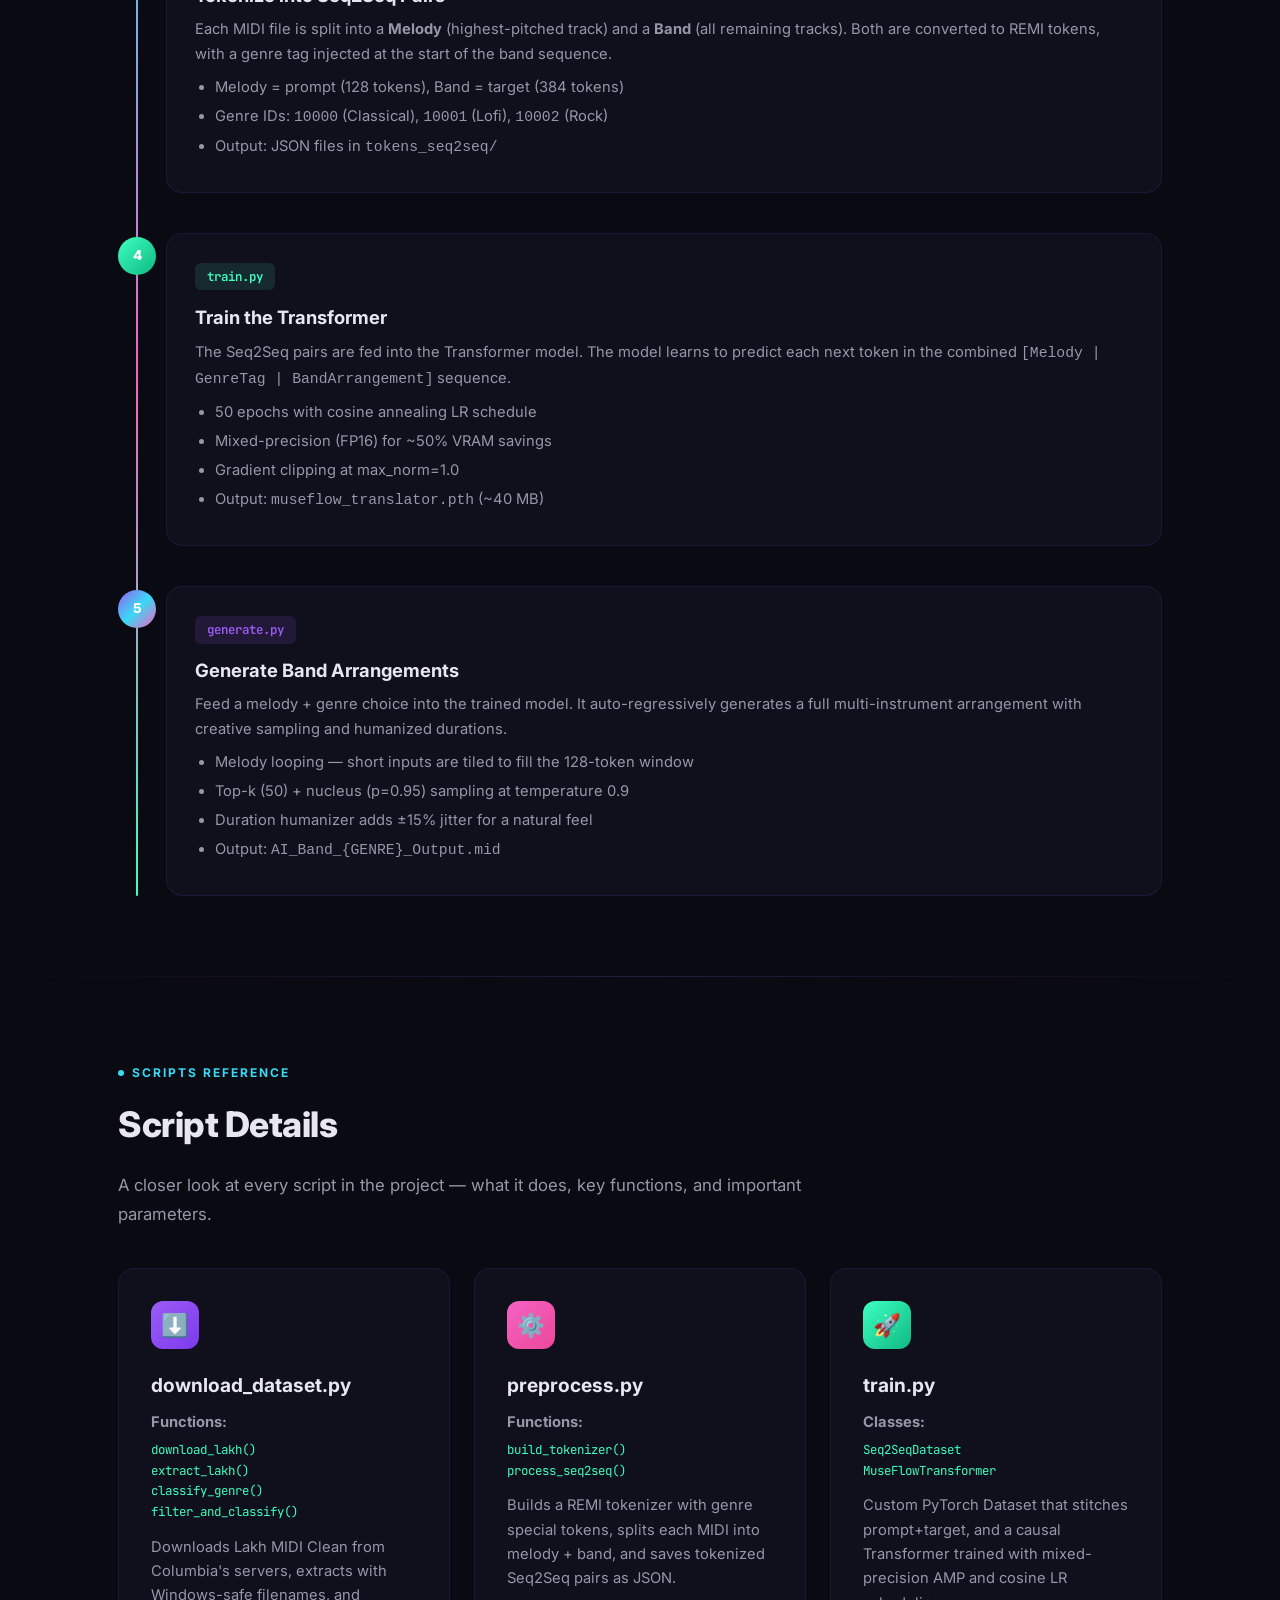
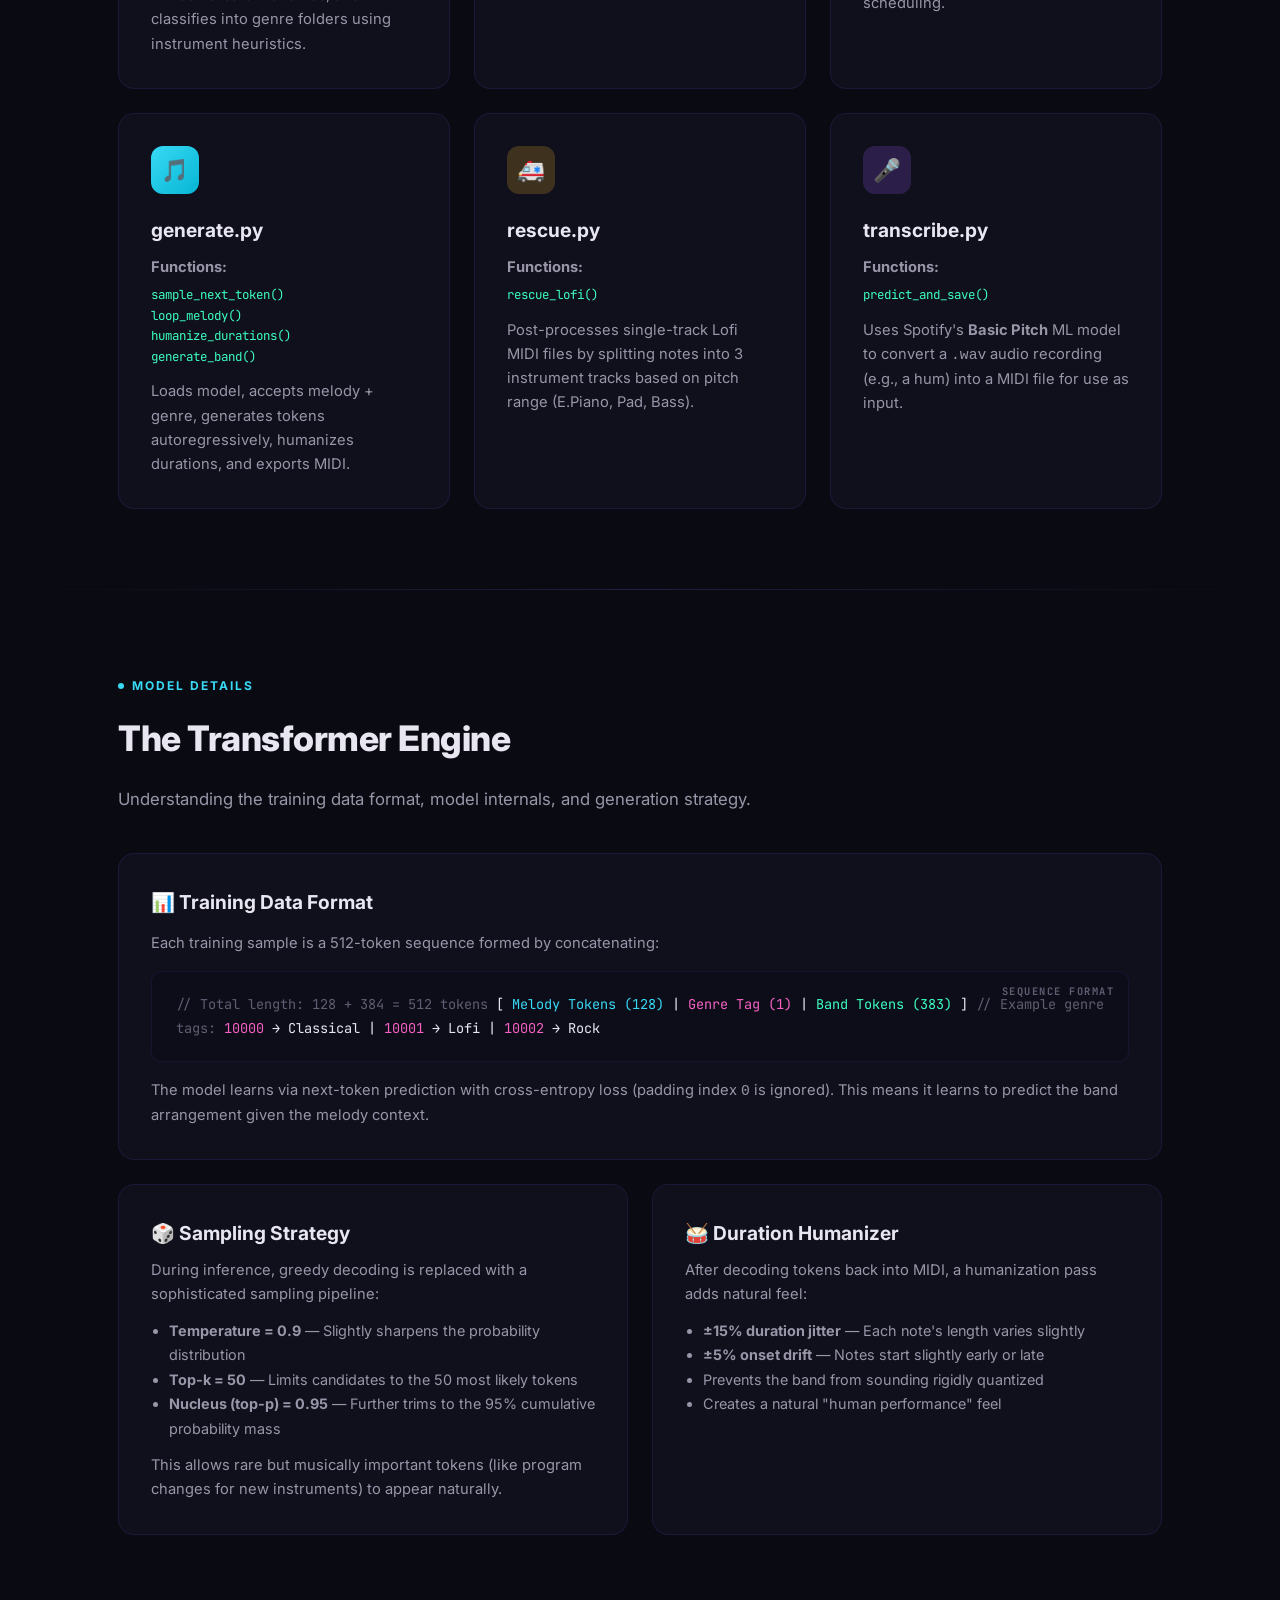
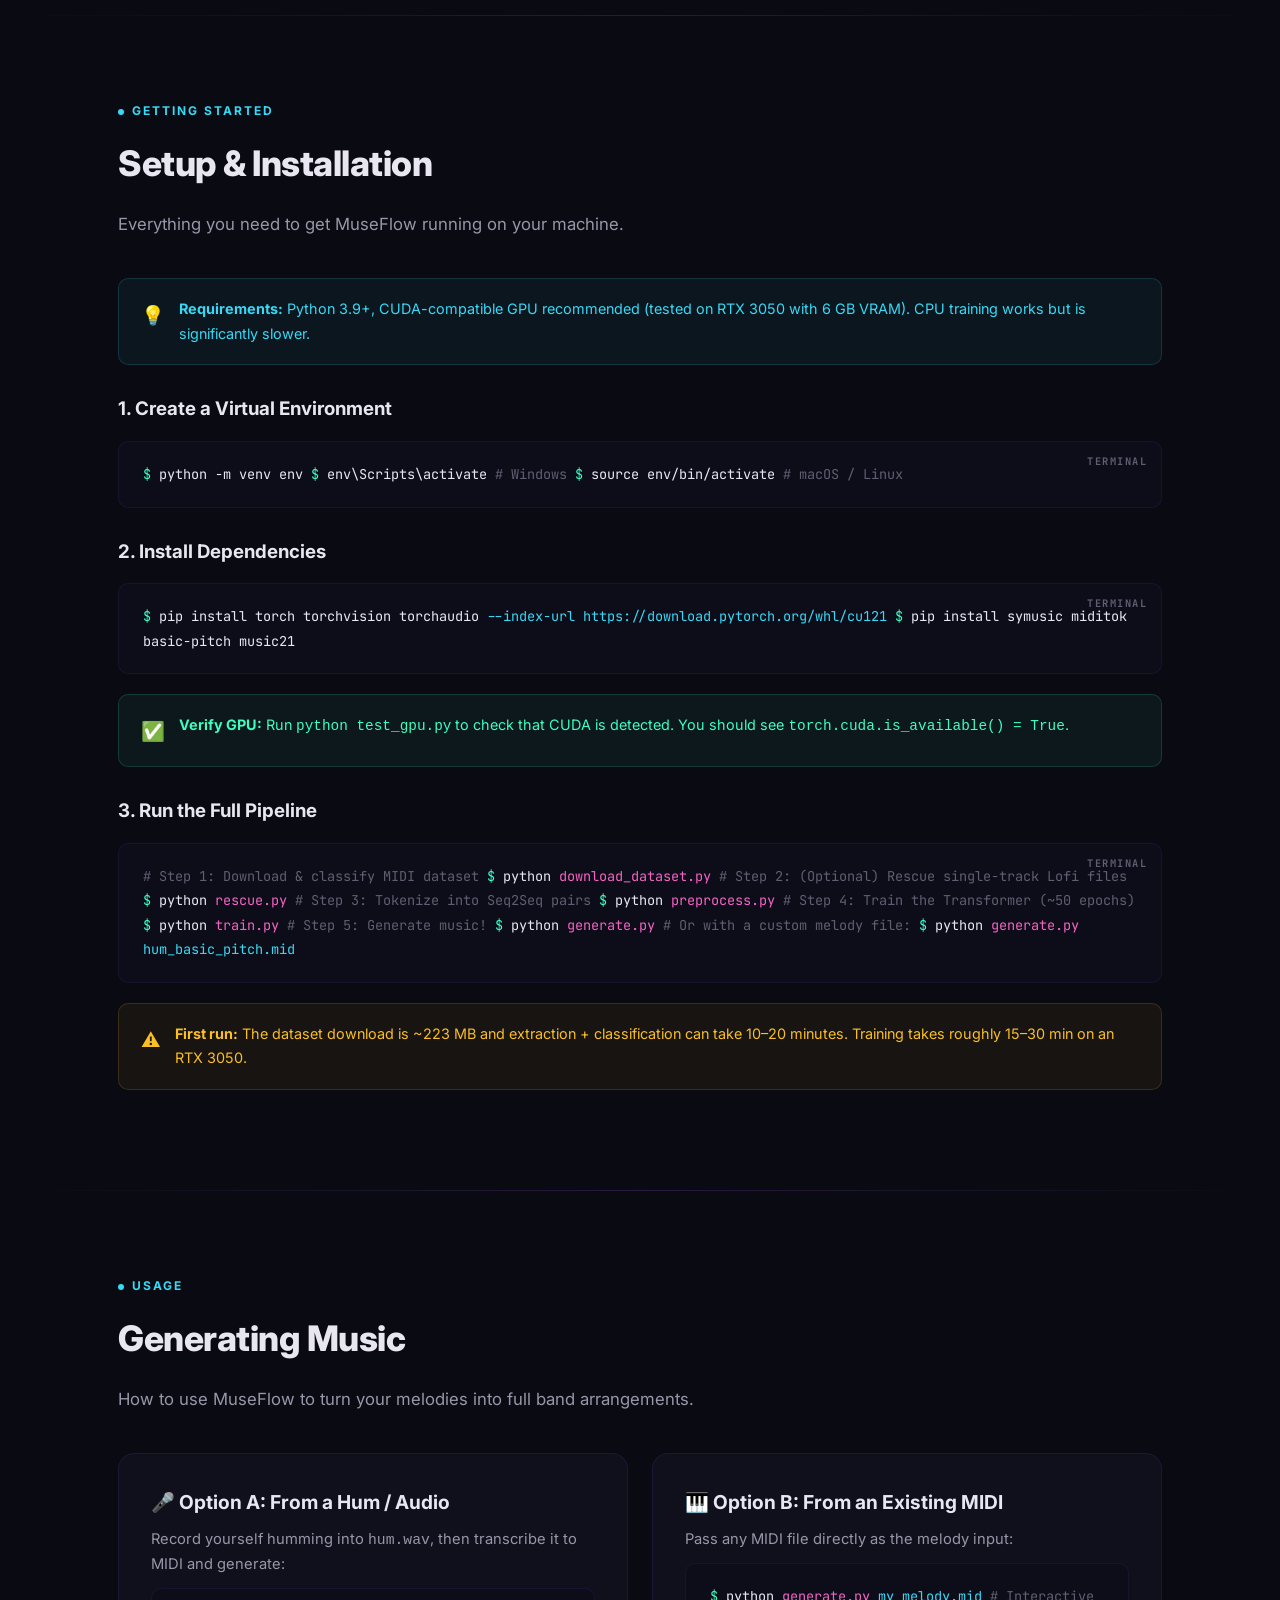
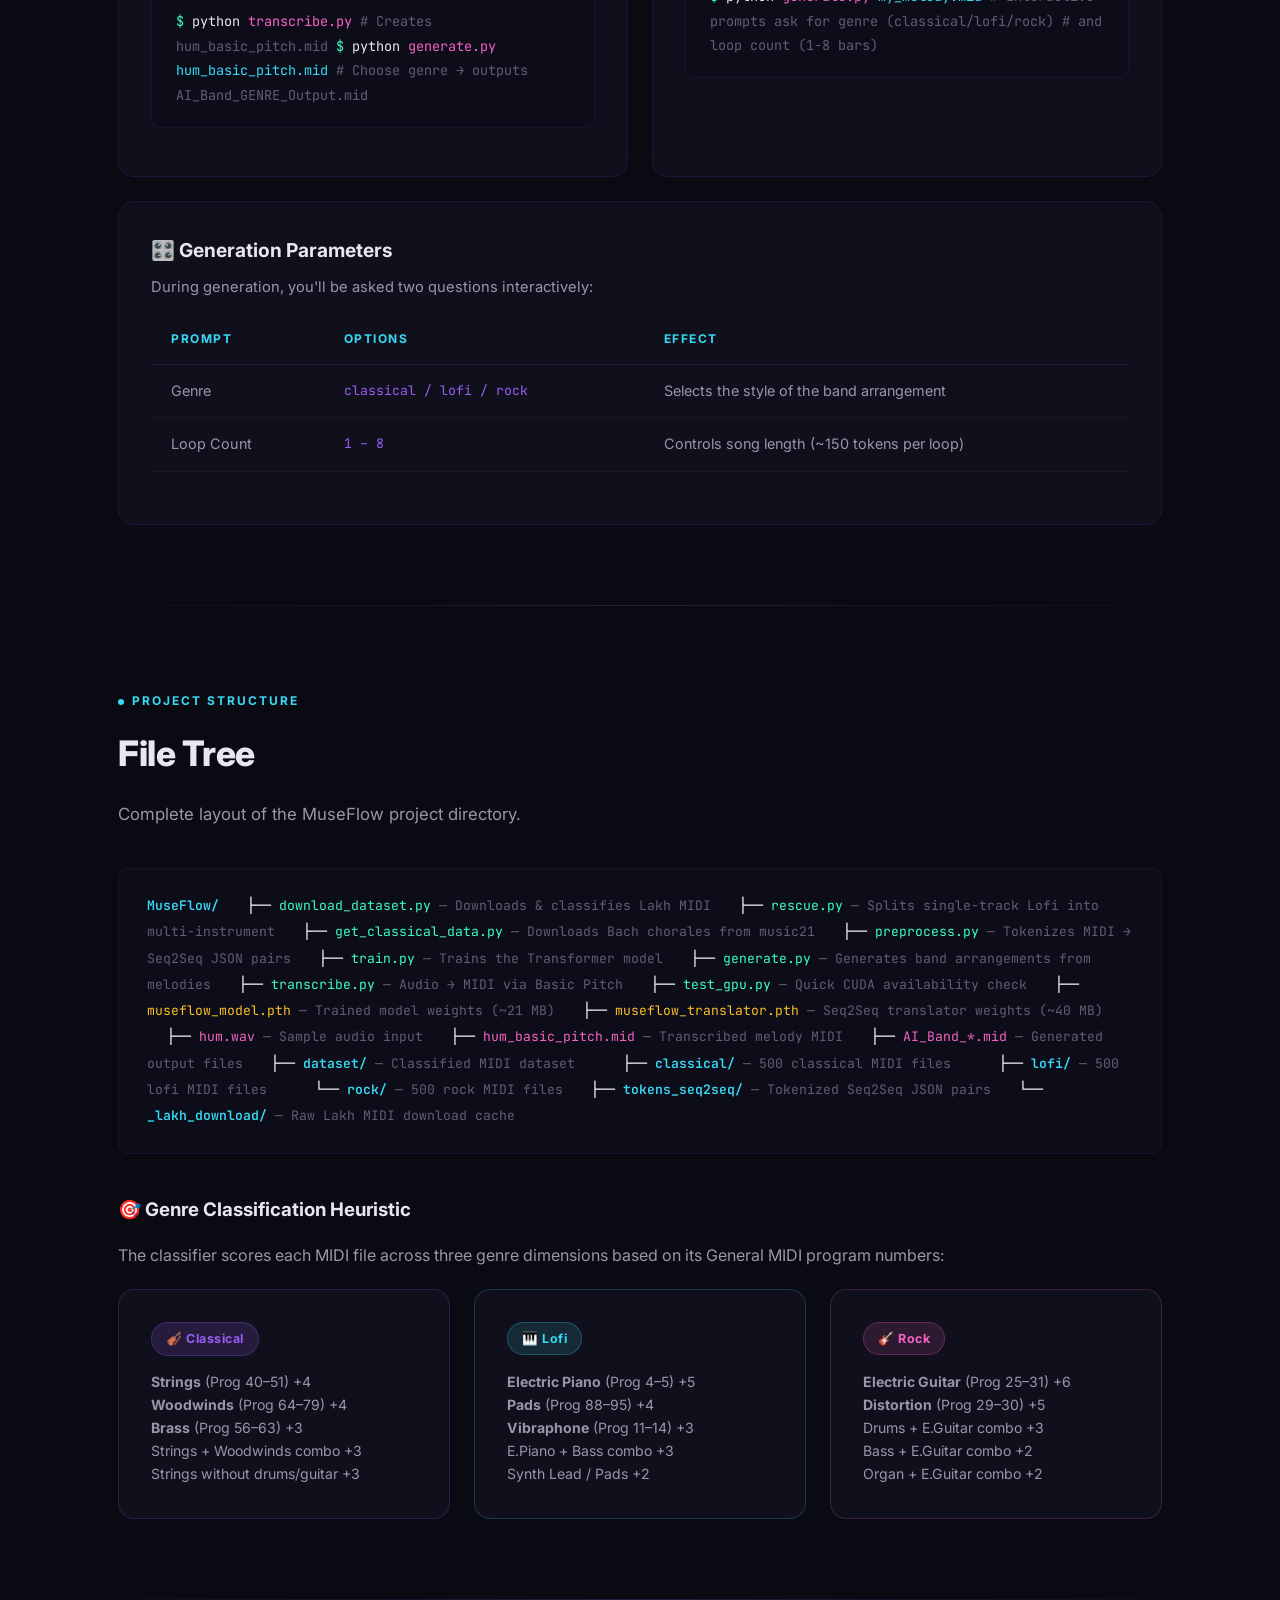
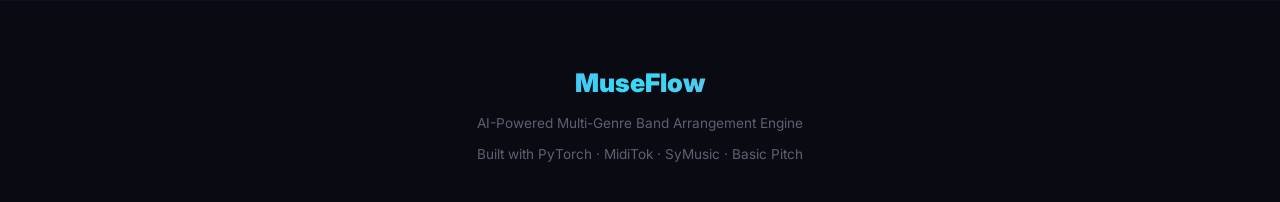
==== commit 8bbaedaa: "docs: Update training stats in README and guide (12k files, 50 epochs)" ====
--- a/Museflow-guide.html
+++ b/Museflow-guide.html
@@ -749,7 +749,7 @@
           <div class="label">Genres</div>
         </div>
         <div class="hero-stat">
-          <div class="number">500</div>
+          <div class="number">4,000</div>
           <div class="label">Files / Genre</div>
         </div>
         <div class="hero-stat">
@@ -851,7 +851,7 @@
             <tr>
               <td>LR Schedule</td>
               <td class="mono">CosineAnnealing</td>
-              <td>eta_min=1e-6 over 25 epochs</td>
+              <td>eta_min=1e-6 over 50 epochs</td>
             </tr>
             <tr>
               <td>Precision</td>
@@ -892,7 +892,7 @@
               <li>Multi-instrument filter: ≥2 tracks, ≥2 distinct programs, 30–15,000 notes</li>
               <li>Genre classification via scoring heuristic on MIDI program numbers</li>
               <li>Targets: <span class="genre-badge classical">🎻 Classical</span> <span class="genre-badge lofi">🎹
-                  Lofi</span> <span class="genre-badge rock">🎸 Rock</span> — 500 files each</li>
+                  Lofi</span> <span class="genre-badge rock">🎸 Rock</span> — 4,000 files each</li>
             </ul>
           </div>
         </div>
@@ -941,7 +941,7 @@
             <p>The Seq2Seq pairs are fed into the Transformer model. The model learns to predict each next token in the
               combined <code>[Melody | GenreTag | BandArrangement]</code> sequence.</p>
             <ul>
-              <li>25 epochs with cosine annealing LR schedule</li>
+              <li>50 epochs with cosine annealing LR schedule</li>
               <li>Mixed-precision (FP16) for ~50% VRAM savings</li>
               <li>Gradient clipping at max_norm=1.0</li>
               <li>Output: <code>museflow_translator.pth</code> (~40 MB)</li>
@@ -1177,7 +1177,7 @@
           <span class="comment"># Step 3: Tokenize into Seq2Seq pairs</span>
           <span class="prompt">$</span> <span class="cmd">python</span> <span class="file">preprocess.py</span>
 
-          <span class="comment"># Step 4: Train the Transformer (~25 epochs)</span>
+          <span class="comment"># Step 4: Train the Transformer (~50 epochs)</span>
           <span class="prompt">$</span> <span class="cmd">python</span> <span class="file">train.py</span>
 
           <span class="comment"># Step 5: Generate music!</span>
